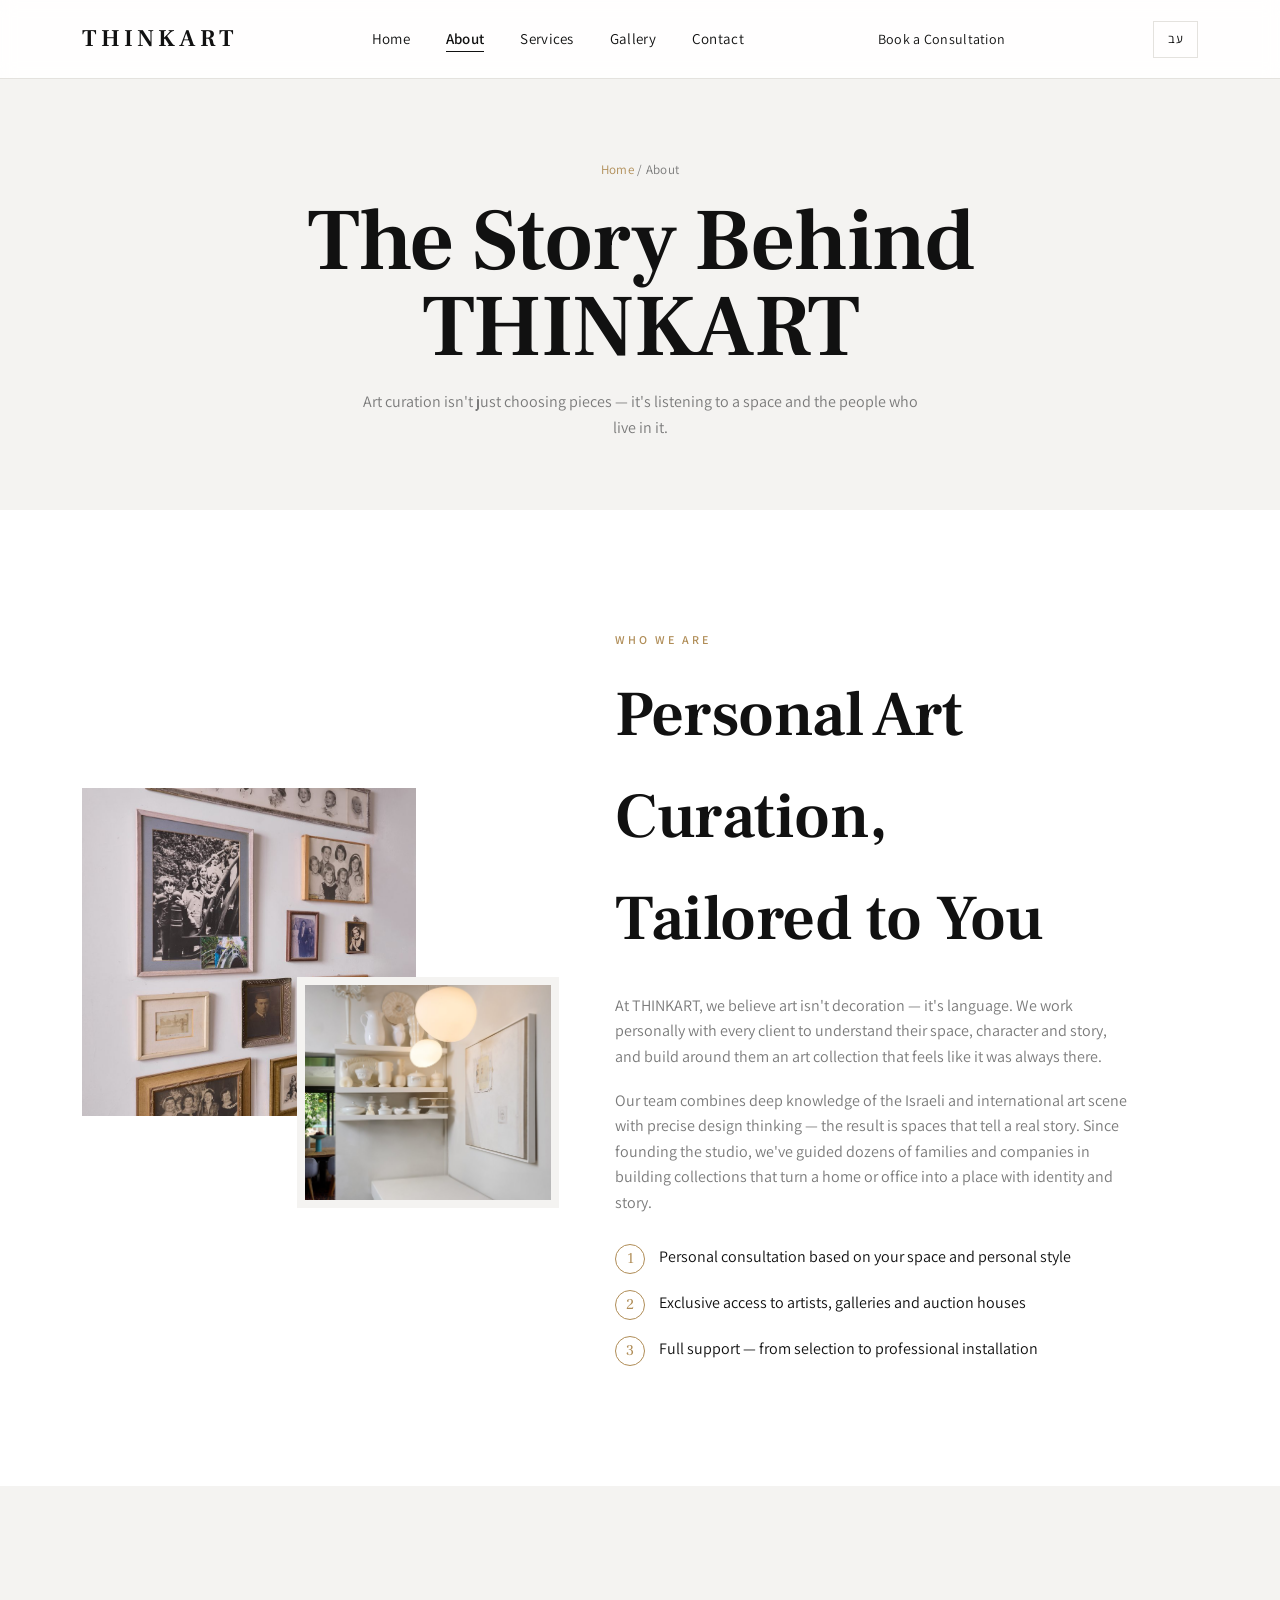
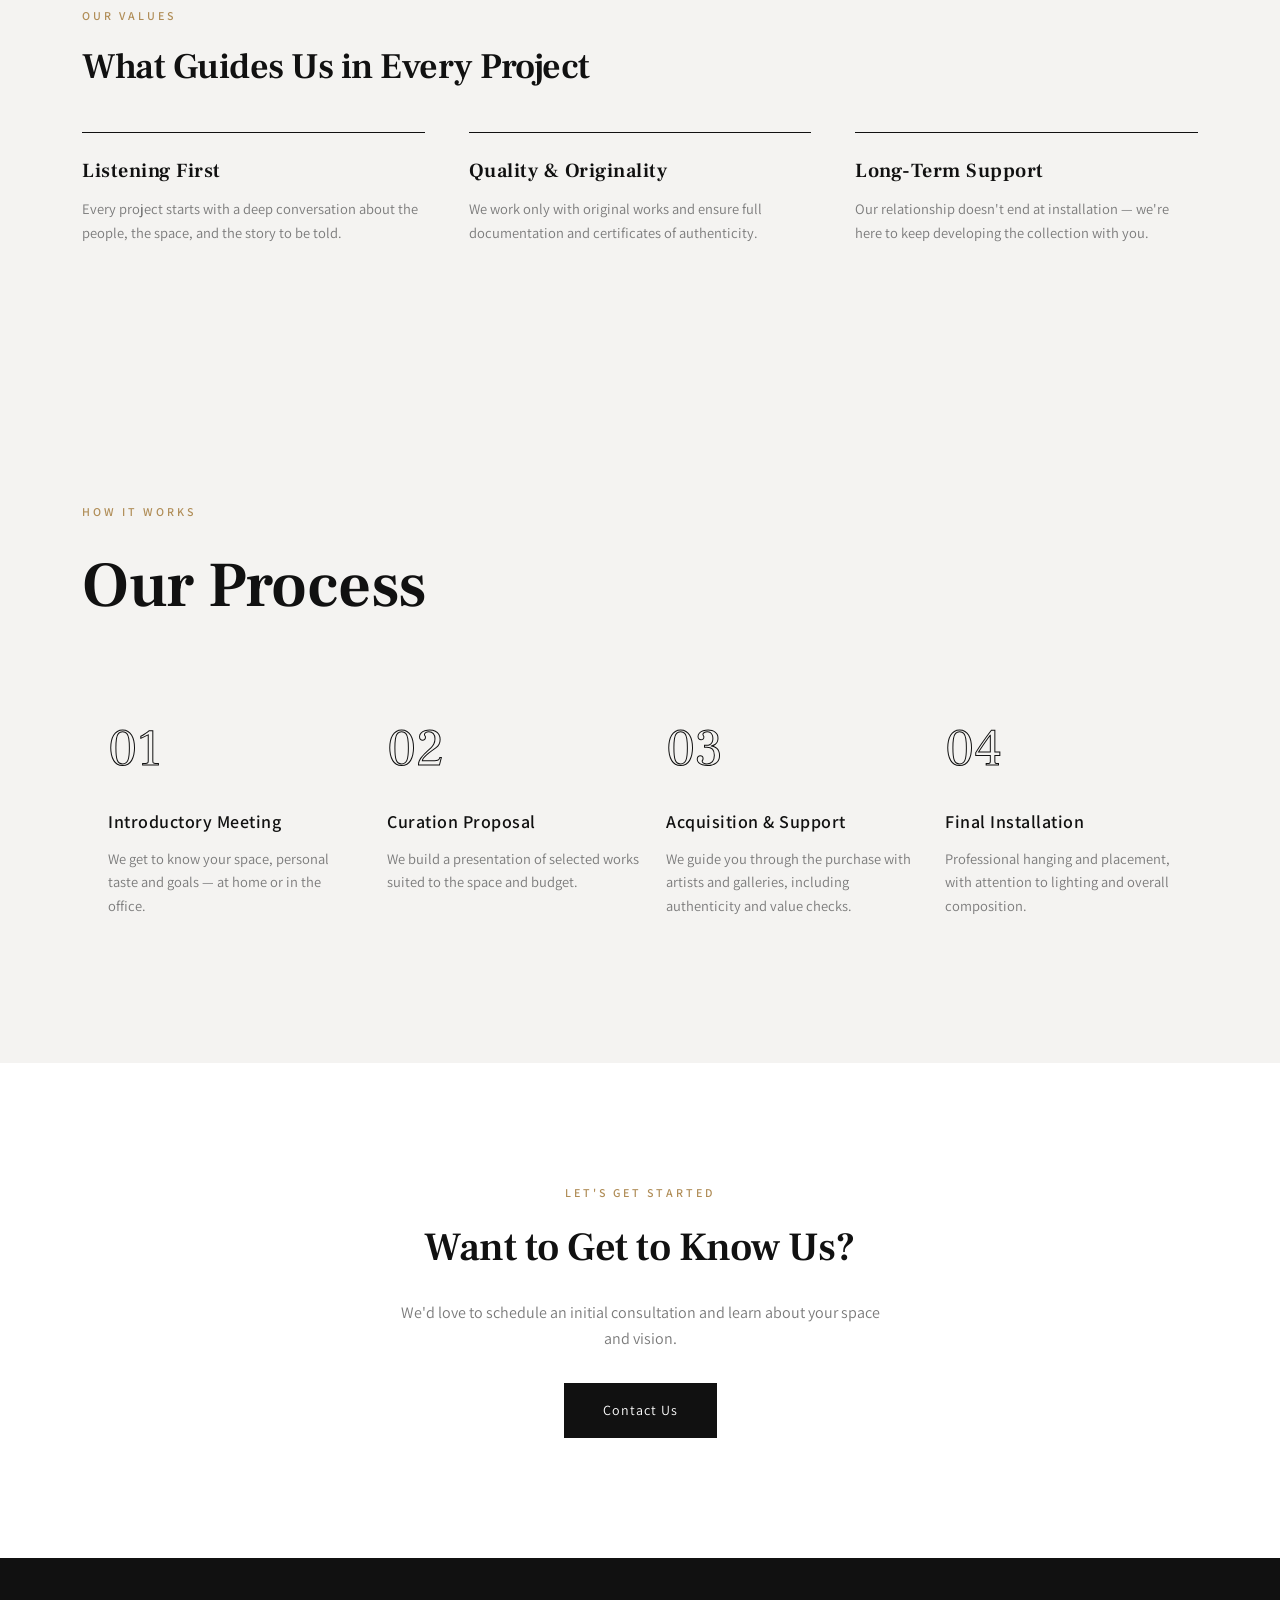
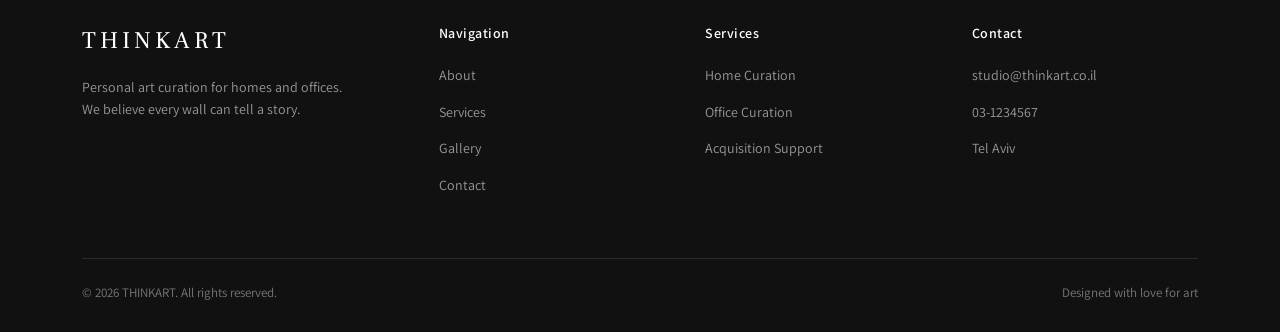
==== about-en.html @ 0313d76a "Add English versions of about/services/gallery/contact; keep language consistent across navigation" ====
<!DOCTYPE html>
<html lang="en" dir="ltr">
<head>
<meta charset="UTF-8">
<meta name="viewport" content="width=device-width, initial-scale=1.0">
<title>About | THINKART</title>
<link rel="preconnect" href="https://fonts.googleapis.com">
<link href="https://fonts.googleapis.com/css2?family=Assistant:wght@300;400;500;600;700&family=Frank+Ruhl+Libre:wght@400;500;700&display=swap" rel="stylesheet">
<link rel="stylesheet" href="style-en.css">
</head>
<body>

<header>
  <div class="nav-wrap">
    <a href="index-en.html" class="logo">THINKART</a>
    <nav>
      <ul id="navList">
        <li><a href="index-en.html">Home</a></li>
        <li><a href="about-en.html" class="active">About</a></li>
        <li><a href="services-en.html">Services</a></li>
        <li><a href="gallery-en.html">Gallery</a></li>
        <li><a href="contact-en.html">Contact</a></li>
      </ul>
    </nav>
    <a href="contact-en.html" class="btn nav-cta">Book a Consultation</a>
    <a href="about.html" class="lang-toggle">עב</a>
    <button class="burger" id="burgerBtn" aria-label="Menu">☰</button>
  </div>
</header>

<section class="page-banner">
  <div class="container">
    <div class="breadcrumb"><a href="index-en.html">Home</a> / About</div>
    <h1>The Story Behind THINKART</h1>
    <p>Art curation isn't just choosing pieces — it's listening to a space and the people who live in it.</p>
  </div>
</section>

<section class="about on-white">
  <div class="container about-grid">
    <div class="about-imgs reveal">
      <div class="img1"><img src="images/gallery-06.jpg" alt="Family memory wall in a private home"></div>
      <div class="img2"><img src="images/gallery-08.jpg" alt="Ceramics and art corner in white tones"></div>
    </div>
    <div class="reveal">
      <span class="section-label">Who We Are</span>
      <h2>Personal Art Curation,<br>Tailored to You</h2>
      <p>At THINKART, we believe art isn't decoration — it's language. We work personally with every client to understand their space, character and story, and build around them an art collection that feels like it was always there.</p>
      <p>Our team combines deep knowledge of the Israeli and international art scene with precise design thinking — the result is spaces that tell a real story. Since founding the studio, we've guided dozens of families and companies in building collections that turn a home or office into a place with identity and story.</p>
      <div class="about-points">
        <div class="about-point"><span class="num">1</span><span>Personal consultation based on your space and personal style</span></div>
        <div class="about-point"><span class="num">2</span><span>Exclusive access to artists, galleries and auction houses</span></div>
        <div class="about-point"><span class="num">3</span><span>Full support — from selection to professional installation</span></div>
      </div>
    </div>
  </div>
</section>

<section class="about">
  <div class="container">
    <div class="reveal" style="max-width:640px;margin-bottom:20px;">
      <span class="section-label">Our Values</span>
      <h2 style="font-size:clamp(26px,4vw,36px);">What Guides Us in Every Project</h2>
    </div>
    <div class="values-grid">
      <div class="value-card reveal">
        <h3>Listening First</h3>
        <p>Every project starts with a deep conversation about the people, the space, and the story to be told.</p>
      </div>
      <div class="value-card reveal">
        <h3>Quality & Originality</h3>
        <p>We work only with original works and ensure full documentation and certificates of authenticity.</p>
      </div>
      <div class="value-card reveal">
        <h3>Long-Term Support</h3>
        <p>Our relationship doesn't end at installation — we're here to keep developing the collection with you.</p>
      </div>
    </div>
  </div>
</section>

<section class="process on-grey">
  <div class="container">
    <div class="process-head reveal">
      <span class="section-label">How It Works</span>
      <h2>Our Process</h2>
    </div>
    <div class="process-steps">
      <div class="process-step reveal">
        <span class="step-num">01</span>
        <h3>Introductory Meeting</h3>
        <p>We get to know your space, personal taste and goals — at home or in the office.</p>
      </div>
      <div class="process-step reveal">
        <span class="step-num">02</span>
        <h3>Curation Proposal</h3>
        <p>We build a presentation of selected works suited to the space and budget.</p>
      </div>
      <div class="process-step reveal">
        <span class="step-num">03</span>
        <h3>Acquisition & Support</h3>
        <p>We guide you through the purchase with artists and galleries, including authenticity and value checks.</p>
      </div>
      <div class="process-step reveal">
        <span class="step-num">04</span>
        <h3>Final Installation</h3>
        <p>Professional hanging and placement, with attention to lighting and overall composition.</p>
      </div>
    </div>
  </div>
</section>

<section class="contact">
  <div class="container" style="text-align:center;">
    <div class="reveal">
      <span class="section-label">Let's Get Started</span>
      <h2 style="font-size:clamp(28px,4vw,40px);margin-bottom:20px;">Want to Get to Know Us?</h2>
      <p style="color:var(--grey);max-width:480px;margin:0 auto 32px;">We'd love to schedule an initial consultation and learn about your space and vision.</p>
      <a href="contact-en.html" class="btn btn-solid">Contact Us</a>
    </div>
  </div>
</section>

<footer>
  <div class="container">
    <div class="footer-grid">
      <div>
        <div class="footer-logo">THINKART</div>
        <p>Personal art curation for homes and offices. We believe every wall can tell a story.</p>
      </div>
      <div class="footer-col">
        <h4>Navigation</h4>
        <ul>
          <li><a href="about-en.html">About</a></li>
          <li><a href="services-en.html">Services</a></li>
          <li><a href="gallery-en.html">Gallery</a></li>
          <li><a href="contact-en.html">Contact</a></li>
        </ul>
      </div>
      <div class="footer-col">
        <h4>Services</h4>
        <ul>
          <li><a href="services-en.html">Home Curation</a></li>
          <li><a href="services-en.html">Office Curation</a></li>
          <li><a href="services-en.html">Acquisition Support</a></li>
        </ul>
      </div>
      <div class="footer-col">
        <h4>Contact</h4>
        <ul>
          <li><a href="#">studio@thinkart.co.il</a></li>
          <li><a href="#">03-1234567</a></li>
          <li><a href="#">Tel Aviv</a></li>
        </ul>
      </div>
    </div>
    <div class="footer-bottom">
      <span>© 2026 THINKART. All rights reserved.</span>
      <span>Designed with love for art</span>
    </div>
  </div>
</footer>

<script src="script.js"></script>
</body>
</html>
---- style-en.css ----
:root{
  --black:#111111;
  --white:#ffffff;
  --grey:#7a7a7a;
  --light-grey:#f4f3f1;
  --line:#e4e2de;
  --accent:#b08d57;
}
*{margin:0;padding:0;box-sizing:border-box;}
html{scroll-behavior:smooth;}
body{
  font-family:'Assistant', sans-serif;
  color:var(--black);
  background:var(--white);
  line-height:1.6;
  font-weight:400;
}
h1,h2,h3,.serif{
  font-family:'Frank Ruhl Libre', serif;
  font-weight:500;
  letter-spacing:.5px;
}
h1{letter-spacing:-1.5px;font-weight:600;}
h2{letter-spacing:-.5px;font-weight:600;}

/* Marquee ticker */
.marquee-wrap{
  overflow:hidden;
  background:var(--black);
  padding:20px 0;
  border-top:1px solid #2a2a2a;
  border-bottom:1px solid #2a2a2a;
}
.marquee{
  display:flex;width:max-content;white-space:nowrap;
  animation:marquee-scroll 26s linear infinite;
}
.marquee span{
  font-family:'Frank Ruhl Libre',serif;
  font-size:clamp(20px,3vw,30px);
  color:var(--white);
  padding:0 26px;
  display:inline-flex;align-items:center;gap:26px;
  font-weight:500;
}
.marquee span::after{content:'※';color:var(--accent);font-size:16px;}
@keyframes marquee-scroll{
  from{transform:translateX(0);}
  to{transform:translateX(-50%);}
}
@media(prefers-reduced-motion: reduce){.marquee{animation:none;}}
a{color:inherit;text-decoration:none;}
img{display:block;width:100%;height:100%;object-fit:cover;}
.container{max-width:1180px;margin:0 auto;padding:0 32px;}
.section-label{
  text-transform:uppercase;
  letter-spacing:3px;
  font-size:12px;
  color:var(--accent);
  font-weight:600;
  margin-bottom:14px;
  display:block;
}
.btn{
  display:inline-block;
  padding:15px 38px;
  border:1px solid var(--black);
  font-size:14px;
  letter-spacing:1px;
  transition:all .3s ease;
  cursor:pointer;
  background:transparent;
}
.btn:hover{background:var(--black);color:var(--white);}
.btn-solid{background:var(--black);color:var(--white);}
.btn-solid:hover{background:transparent;color:var(--black);}

/* Header */
header{
  position:fixed;top:0;right:0;left:0;
  background:rgba(255,255,255,.92);
  backdrop-filter:blur(8px);
  z-index:100;
  border-bottom:1px solid var(--line);
}
.nav-wrap{
  display:flex;align-items:center;justify-content:space-between;
  padding:20px 32px;
  max-width:1180px;margin:0 auto;
}
.logo{
  font-family:'Frank Ruhl Libre', serif;
  font-size:24px;
  letter-spacing:4px;
  font-weight:600;
}
nav ul{display:flex;gap:36px;list-style:none;}
nav a{font-size:15px;letter-spacing:.3px;position:relative;}
nav a::after{
  content:'';position:absolute;bottom:-4px;left:0;width:0;height:1px;
  background:var(--black);transition:width .3s;
}
nav a:hover::after,nav a.active::after{width:100%;}
nav a.active{font-weight:600;}
.nav-cta{display:none;border:none;padding:0;font-size:14px;letter-spacing:.3px;border-bottom:1px solid transparent;transition:border-color .2s;}
.nav-cta:hover{background:transparent;color:var(--black);border-bottom-color:var(--black);}
@media(min-width:900px){.nav-cta{display:inline-block;}}
.burger{display:none;font-size:26px;background:none;border:none;cursor:pointer;}
.lang-toggle{
  border:1px solid var(--line);
  padding:7px 14px;
  font-size:13px;
  letter-spacing:.5px;
  margin-inline-start:14px;
  transition:all .2s;
  flex-shrink:0;
}
.lang-toggle:hover{background:var(--black);color:var(--white);border-color:var(--black);}

/* Page header banner (for inner pages) */
.page-banner{
  padding:160px 0 70px;
  background:var(--light-grey);
  text-align:center;
}
.page-banner h1{font-size:clamp(44px,8vw,88px);line-height:.98;margin-bottom:18px;}
.page-banner p{color:var(--grey);max-width:560px;margin:0 auto;font-size:16px;}
.breadcrumb{font-size:13px;color:var(--grey);margin-bottom:18px;letter-spacing:.3px;}
.breadcrumb a{color:var(--accent);}

/* Minimal editorial hero (home page) */
.hero-minimal{
  min-height:100vh;
  display:flex;flex-direction:column;justify-content:space-between;
  padding:150px 0 50px;
  position:relative;
  background:var(--white);
}
.hero-min-label{font-size:12px;letter-spacing:3px;text-transform:uppercase;color:var(--grey);text-align:center;}
.hero-min-center{
  position:relative;flex:1;
  display:flex;align-items:center;justify-content:center;
  text-align:center;min-height:260px;
}
.scatter-words{position:absolute;inset:0;pointer-events:none;overflow:hidden;}
.scatter-words span{
  position:absolute;font-family:'Frank Ruhl Libre',serif;
  color:var(--line);font-size:22px;
}
.hero-min-title{
  position:relative;z-index:1;
  font-size:clamp(56px,13vw,190px);
  letter-spacing:2px;font-weight:500;
  color:var(--black);
}
.hero-min-tagline{
  text-align:center;color:var(--grey);font-size:16px;
  margin-top:6px;
}
.hero-min-bottom{
  display:flex;justify-content:center;align-items:flex-end;
  gap:24px;flex-wrap:wrap;margin-top:50px;
}
.hero-min-col{
  display:flex;flex-direction:column;gap:5px;
  font-size:11px;color:#c9c9c9;
  text-transform:uppercase;letter-spacing:.5px;line-height:1.9;
  min-width:140px;
}
.hero-min-cta{
  font-size:14px;letter-spacing:.3px;
  border-bottom:1px solid var(--black);
  padding-bottom:3px;white-space:nowrap;
}
@media(max-width:700px){
  .hero-min-col{display:none;}
  .hero-min-bottom{justify-content:center;}
}

/* Hero */
.hero{
  min-height:100vh;
  display:flex;flex-direction:column;
  padding-top:73px;
  background:var(--white);
  position:relative;
}
.hero-inner{flex:1;display:flex;align-items:center;}
.hero-grid{
  display:grid;grid-template-columns:1fr;gap:60px;
  align-items:center;width:100%;
}
@media(min-width:900px){.hero-grid{grid-template-columns:1.1fr .9fr;}}
.hero-text h1{
  font-size:clamp(42px,7.5vw,96px);
  line-height:.98;
  margin-bottom:28px;
}
.hero-text p{
  font-size:18px;
  color:var(--grey);
  max-width:480px;
  margin-bottom:36px;
}
.hero-cta{display:flex;gap:16px;flex-wrap:wrap;}
.hero-visual{
  position:relative;
  aspect-ratio:4/5;
  background:var(--light-grey);
  overflow:hidden;
}
.hero-visual img{transition:transform 8s ease;}
.hero-visual:hover img{transform:scale(1.06);}
.hero-visual::before{
  content:'';position:absolute;inset:18px;
  border:1px solid rgba(255,255,255,.6);
  z-index:2;pointer-events:none;
}
.hero-stats{
  display:flex;gap:48px;margin-top:56px;padding-top:36px;
  border-top:1px solid var(--line);
  max-width:520px;
}
.hero-stats div strong{font-family:'Frank Ruhl Libre',serif;font-size:28px;display:block;}
.hero-stats div span{font-size:13px;color:var(--grey);letter-spacing:.3px;}

/* About */
.about{padding:120px 0;background:var(--light-grey);}
.about-grid{display:grid;grid-template-columns:1fr;gap:56px;align-items:center;}
@media(min-width:900px){.about-grid{grid-template-columns:.9fr 1.1fr;}}
.about-imgs{position:relative;height:420px;}
.about-imgs .img1{position:absolute;top:0;left:0;width:70%;height:78%;overflow:hidden;}
.about-imgs .img2{position:absolute;bottom:0;right:0;width:55%;height:55%;overflow:hidden;border:8px solid var(--light-grey);}
.about h2{font-size:clamp(32px,5.5vw,64px);margin-bottom:22px;}
.about p{color:var(--grey);font-size:16px;margin-bottom:18px;max-width:520px;}
.about-points{display:flex;flex-direction:column;gap:16px;margin-top:28px;}
.about-point{display:flex;align-items:flex-start;gap:14px;}
.about-point .num{
  font-family:'Frank Ruhl Libre',serif;color:var(--accent);
  font-size:15px;border:1px solid var(--accent);
  width:30px;height:30px;border-radius:50%;
  display:flex;align-items:center;justify-content:center;flex-shrink:0;
}
.about.on-white{background:var(--white);}

/* Values (about page extra) */
.values-grid{display:grid;grid-template-columns:1fr;gap:44px;margin-top:36px;}
@media(min-width:700px){.values-grid{grid-template-columns:repeat(3,1fr);}}
.value-card{background:transparent;padding:0;border-top:1px solid var(--black);padding-top:22px;}
.value-card h3{font-size:20px;margin-bottom:10px;font-family:'Frank Ruhl Libre',serif;font-weight:600;}
.value-card p{color:var(--grey);font-size:14.5px;}

/* Services */
.services{padding:120px 0;}
.services-head{max-width:640px;margin-bottom:64px;}
.services-head h2{font-size:clamp(32px,5.5vw,64px);}
.services-head p{color:var(--grey);margin-top:16px;font-size:16px;}
.services-grid{display:grid;grid-template-columns:1fr;gap:48px 40px;background:transparent;border:none;}
@media(min-width:700px){.services-grid{grid-template-columns:repeat(2,1fr);}}
@media(min-width:1050px){.services-grid{grid-template-columns:repeat(4,1fr);}}
.service-card{
  background:transparent;padding:0;padding-top:26px;
  border-top:1px solid var(--black);
  transition:opacity .35s ease;
}
.service-card:hover{opacity:.6;}
.service-card .icon{
  width:44px;height:44px;margin-bottom:26px;
  border:1px solid var(--black);border-radius:50%;
  display:flex;align-items:center;justify-content:center;
  font-family:'Frank Ruhl Libre',serif;font-size:18px;
}
.service-card h3{font-size:19px;margin-bottom:12px;font-weight:600;font-family:'Assistant',sans-serif;}
.service-card p{font-size:14.5px;color:var(--grey);}
.service-card a.more{display:inline-block;margin-top:16px;font-size:13px;color:var(--accent);border-bottom:1px solid var(--accent);}

/* Gallery */
.gallery{padding:120px 0;background:var(--black);color:var(--white);}
.gallery.on-white{background:var(--white);color:var(--black);}
.gallery.on-white .gallery-head h2{color:var(--black);}
.gallery.on-white .gallery-head p{color:var(--grey);}
.gallery.on-white .filter-btn{border-color:#ccc;color:#555;}
.gallery.on-white .filter-btn.active,.gallery.on-white .filter-btn:hover{background:var(--black);color:var(--white);border-color:var(--black);}
.gallery.on-white .gallery-more .btn{border-color:var(--black);color:var(--black);}
.gallery.on-white .gallery-more .btn:hover{background:var(--black);color:var(--white);}
.gallery-head{
  display:flex;justify-content:space-between;align-items:flex-end;
  flex-wrap:wrap;gap:24px;margin-bottom:56px;
}
.gallery-head h2{font-size:clamp(32px,5.5vw,64px);color:var(--white);}
.gallery-head p{color:#b8b8b8;max-width:420px;font-size:15px;}
.gallery .section-label{color:var(--accent);}
.gallery-filters{display:flex;gap:10px;flex-wrap:wrap;margin-bottom:40px;}
.filter-btn{
  background:transparent;border:1px solid #444;color:#ccc;
  padding:9px 20px;font-size:13px;letter-spacing:.5px;
  cursor:pointer;transition:all .25s;
}
.filter-btn.active,.filter-btn:hover{background:var(--white);color:var(--black);border-color:var(--white);}
.gallery-grid{
  display:grid;grid-template-columns:repeat(2,1fr);gap:2px;
}
@media(min-width:700px){.gallery-grid{grid-template-columns:repeat(4,1fr);}}
.gallery-item{
  position:relative;aspect-ratio:3/4;overflow:hidden;cursor:pointer;
}
.gallery-item img{transition:transform .6s ease, filter .6s ease;filter:grayscale(15%);}
.gallery-item:hover img{transform:scale(1.08);filter:grayscale(0%);}
.gallery-item .overlay{
  position:absolute;inset:0;
  background:linear-gradient(to top, rgba(0,0,0,.75), transparent 55%);
  display:flex;align-items:flex-end;padding:18px;
  opacity:0;transition:opacity .35s;
}
.gallery-item:hover .overlay{opacity:1;}
.gallery-item .overlay span{font-size:13px;letter-spacing:.5px;}
.gallery-item .overlay strong{display:block;font-family:'Frank Ruhl Libre',serif;font-size:16px;margin-bottom:4px;}
.gallery-more{text-align:center;margin-top:52px;}
.gallery-more .btn{border-color:#666;color:var(--white);}
.gallery-more .btn:hover{background:var(--white);color:var(--black);}

/* Process */
.process{padding:120px 0;}
.process.on-grey{background:var(--light-grey);}
.process-head{max-width:600px;margin-bottom:70px;}
.process-head h2{font-size:clamp(32px,5.5vw,64px);}
.process-steps{display:grid;grid-template-columns:1fr;gap:0;position:relative;}
@media(min-width:900px){.process-steps{grid-template-columns:repeat(4,1fr);}}
.process-step{
  padding:0 0 26px 26px;position:relative;
}
.process-step .step-num{
  font-family:'Frank Ruhl Libre',serif;font-size:52px;
  -webkit-text-stroke:1px var(--black);
  color:transparent;
  margin-bottom:18px;
  display:block;
}
.process-step h3{font-size:18px;margin-bottom:10px;font-weight:600;font-family:'Assistant',sans-serif;}
.process-step p{font-size:14.5px;color:var(--grey);}

/* Testimonials */
.testimonials{background:var(--light-grey);padding:120px 0;}
.testimonials.on-white{background:var(--white);}
.t-head{text-align:center;max-width:600px;margin:0 auto 60px;}
.t-head h2{font-size:clamp(32px,5.5vw,64px);}
.t-grid{display:grid;grid-template-columns:1fr;gap:32px;}
@media(min-width:900px){.t-grid{grid-template-columns:repeat(3,1fr);}}
.t-card{background:var(--white);padding:40px 34px;border:1px solid var(--line);}
.testimonials.on-white .t-card{background:var(--light-grey);border-color:var(--light-grey);}
.t-stars{color:var(--accent);letter-spacing:3px;margin-bottom:20px;font-size:15px;}
.t-card p{font-size:15px;color:#333;margin-bottom:26px;min-height:110px;}
.t-person{display:flex;align-items:center;gap:14px;}
.t-avatar{width:46px;height:46px;border-radius:50%;overflow:hidden;flex-shrink:0;}
.t-person strong{display:block;font-size:14.5px;font-weight:600;}
.t-person span{font-size:13px;color:var(--grey);}

/* CTA / Contact */
.contact{padding:120px 0;}
.contact-grid{display:grid;grid-template-columns:1fr;gap:60px;}
@media(min-width:900px){.contact-grid{grid-template-columns:.9fr 1.1fr;}}
.contact-info h2{font-size:clamp(32px,5.5vw,64px);margin-bottom:20px;}
.contact-info p{color:var(--grey);margin-bottom:36px;max-width:420px;}
.contact-detail{display:flex;align-items:center;gap:14px;margin-bottom:20px;font-size:15px;}
.contact-detail .dot{width:8px;height:8px;border-radius:50%;background:var(--accent);flex-shrink:0;}
.contact-social{display:flex;gap:14px;margin-top:36px;}
.contact-social a{
  width:42px;height:42px;border:1px solid var(--line);border-radius:50%;
  display:flex;align-items:center;justify-content:center;font-size:14px;
  transition:all .25s;
}
.contact-social a:hover{background:var(--black);color:var(--white);border-color:var(--black);}

form{background:var(--light-grey);padding:44px;}
.form-row{display:grid;grid-template-columns:1fr 1fr;gap:18px;margin-bottom:18px;}
@media(max-width:500px){.form-row{grid-template-columns:1fr;}}
label{font-size:13px;letter-spacing:.4px;display:block;margin-bottom:8px;color:#444;}
input,select,textarea{
  width:100%;padding:13px 14px;border:1px solid var(--line);
  background:var(--white);font-family:'Assistant',sans-serif;font-size:14.5px;
  outline:none;transition:border-color .25s;
}
input:focus,select:focus,textarea:focus{border-color:var(--black);}
.full{margin-bottom:18px;}
textarea{resize:vertical;min-height:110px;}
form .btn{width:100%;margin-top:6px;}

/* Map placeholder */
.map-block{height:320px;background:var(--light-grey);display:flex;align-items:center;justify-content:center;color:var(--grey);font-size:14px;letter-spacing:.5px;border:1px solid var(--line);}

footer{background:var(--black);color:#ccc;padding:64px 0 28px;}
.footer-grid{display:grid;grid-template-columns:1fr;gap:40px;margin-bottom:50px;}
@media(min-width:800px){.footer-grid{grid-template-columns:1.4fr 1fr 1fr 1fr;}}
.footer-logo{font-family:'Frank Ruhl Libre',serif;font-size:24px;letter-spacing:4px;color:var(--white);margin-bottom:16px;}
.footer-grid p{font-size:14px;color:#999;max-width:280px;}
.footer-col h4{color:var(--white);font-size:14px;letter-spacing:.5px;margin-bottom:18px;font-weight:600;}
.footer-col ul{list-style:none;}
.footer-col li{margin-bottom:11px;}
.footer-col a{font-size:14px;color:#999;transition:color .2s;}
.footer-col a:hover{color:var(--white);}
.footer-bottom{
  border-top:1px solid #2a2a2a;padding-top:24px;
  display:flex;justify-content:space-between;flex-wrap:wrap;gap:12px;
  font-size:13px;color:#777;
}

/* Mobile nav */
@media(max-width:899px){
  nav ul{
    position:fixed;top:73px;right:0;left:0;background:var(--white);
    flex-direction:column;padding:26px 32px;gap:22px;
    border-bottom:1px solid var(--line);
    transform:translateY(-150%);opacity:0;transition:all .3s ease;
    pointer-events:none;
  }
  nav ul.open{transform:translateY(0);opacity:1;pointer-events:auto;}
  .burger{display:block;}
  .about-imgs{height:340px;}
}

/* Content is visible by default. JS may optionally add "pre-hide" to
   elements below the fold and then swap it for "visible" on scroll —
   but nothing depends on JS running for content to be seen. */
.reveal{transition:opacity .7s ease, transform .7s ease;}
.reveal.pre-hide{opacity:0;transform:translateY(24px);}
.reveal.visible{opacity:1;transform:translateY(0);}
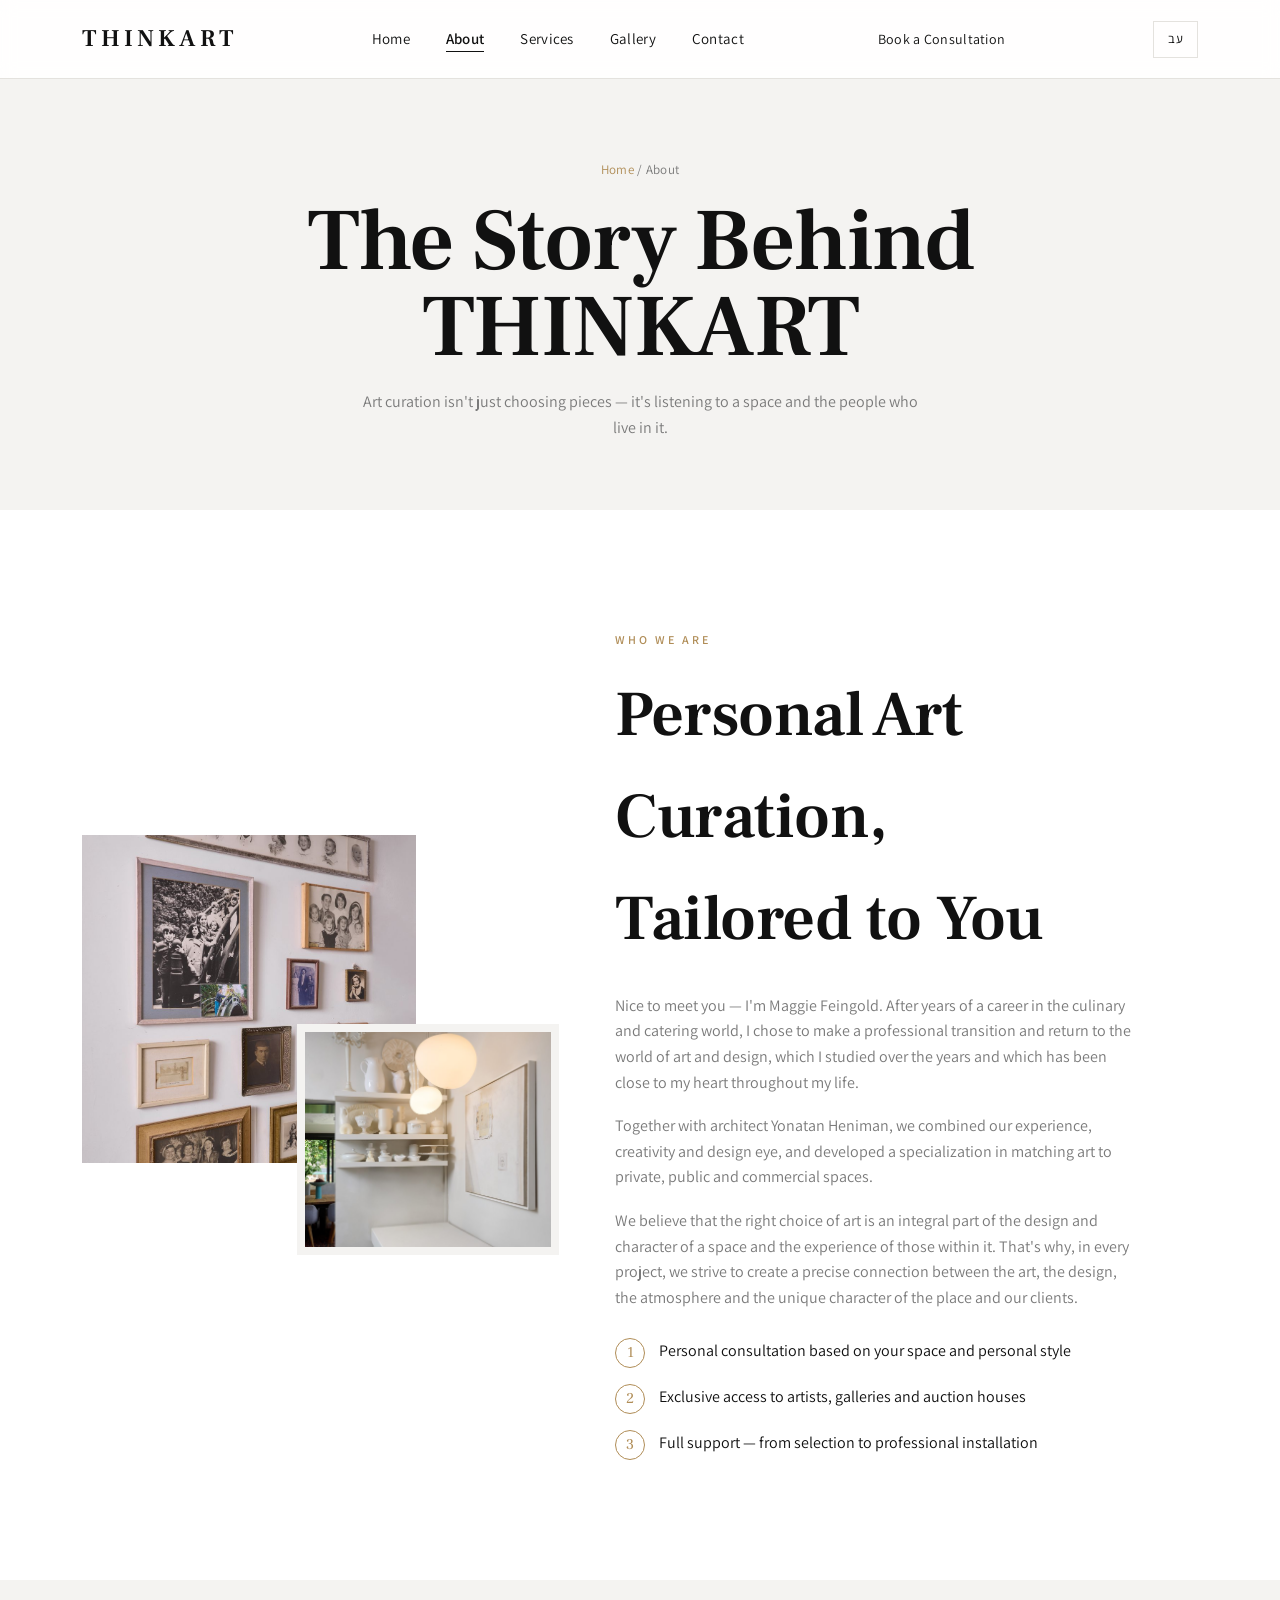
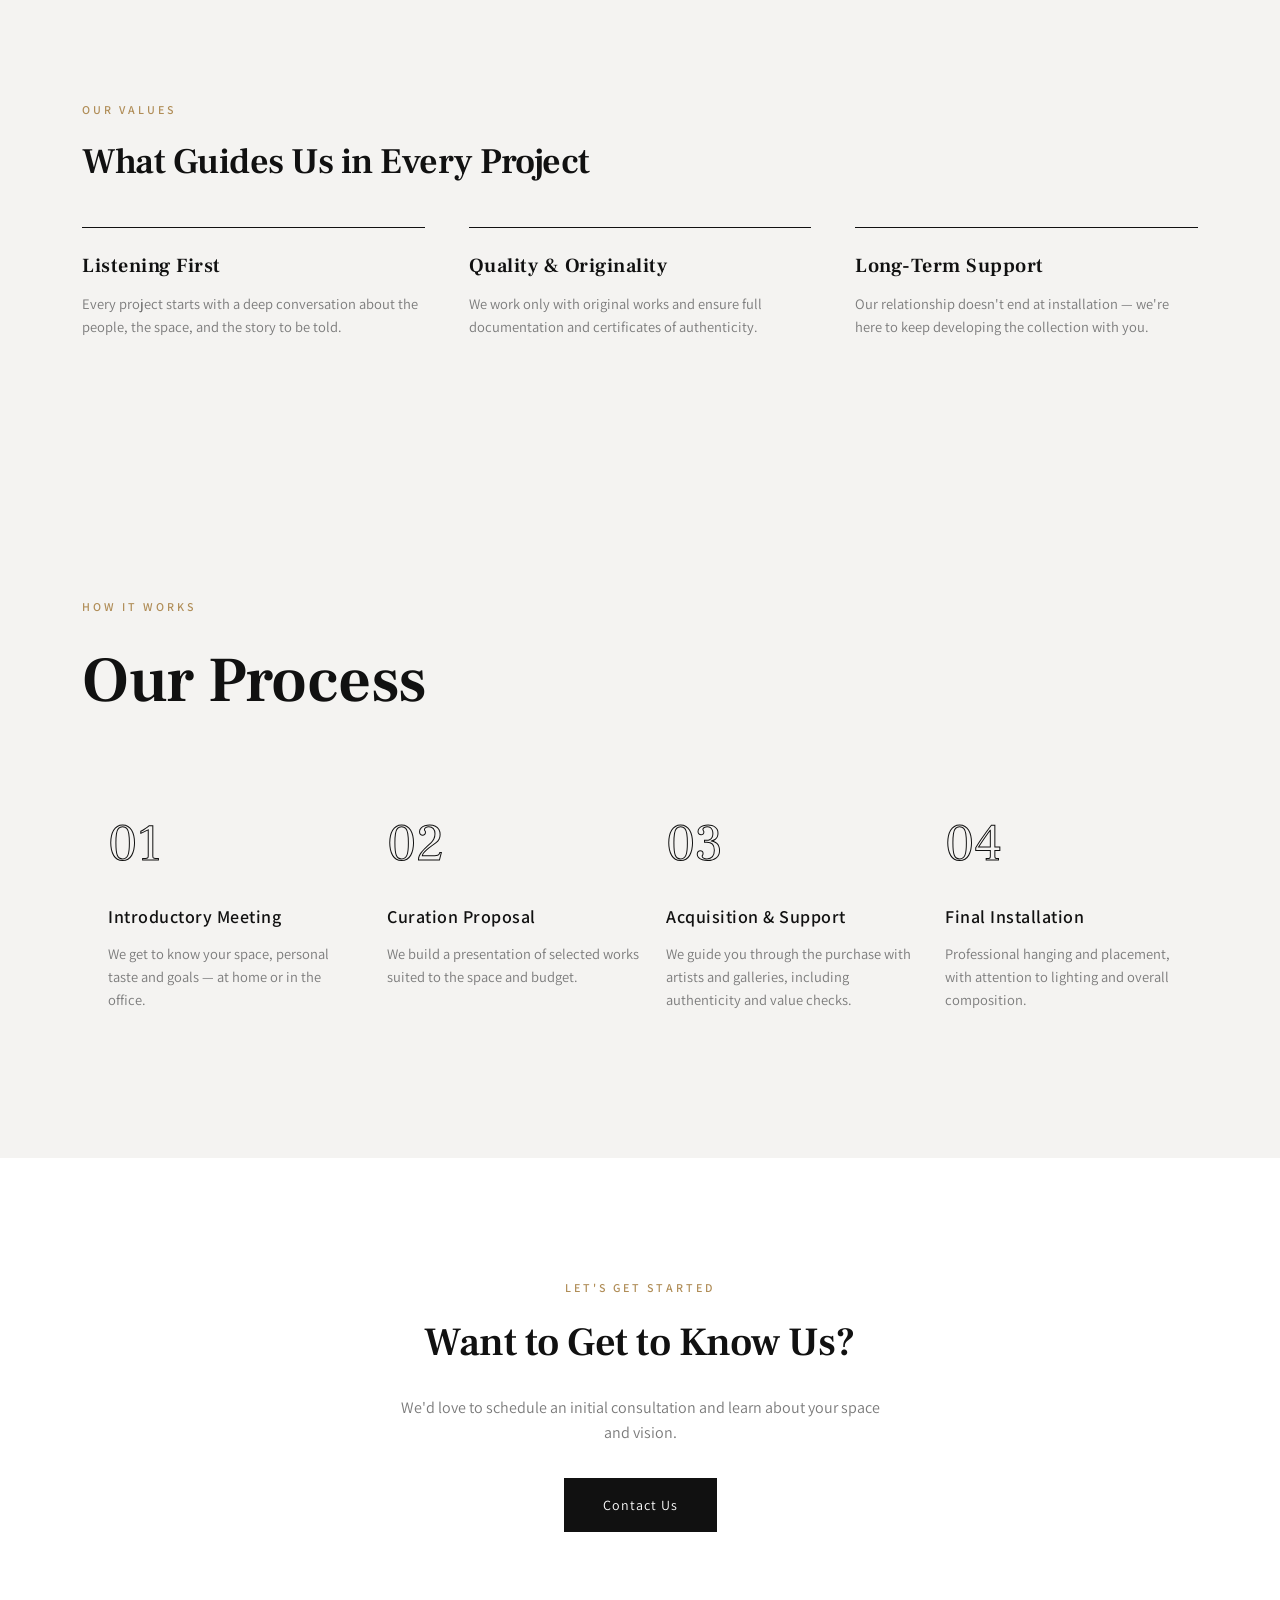
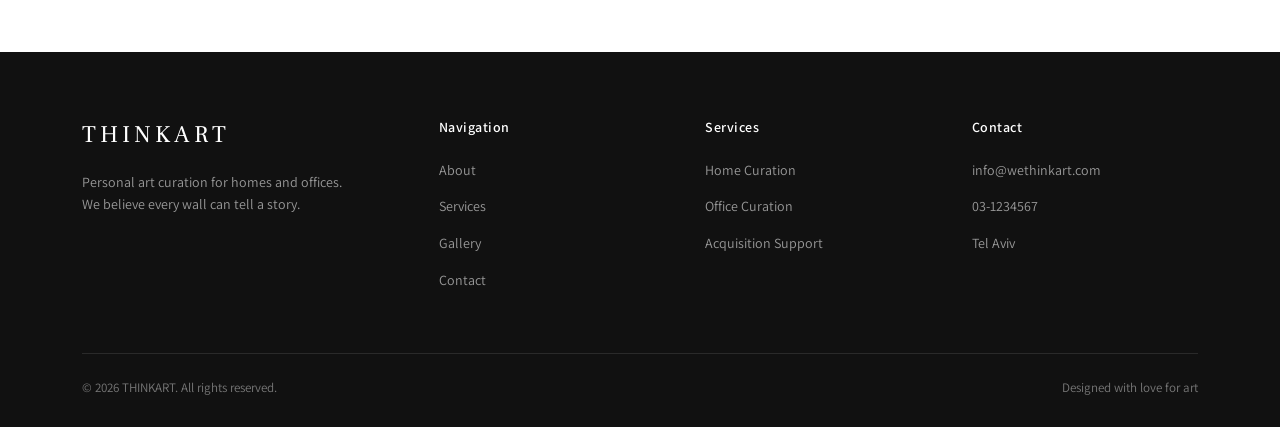
==== commit 65e46002: "Update email to info@wethinkart.com and rewrite About section with founders' story Co-Authored-By: C" ====
--- a/about-en.html
+++ b/about-en.html
@@ -45,8 +45,9 @@
     <div class="reveal">
       <span class="section-label">Who We Are</span>
       <h2>Personal Art Curation,<br>Tailored to You</h2>
-      <p>At THINKART, we believe art isn't decoration — it's language. We work personally with every client to understand their space, character and story, and build around them an art collection that feels like it was always there.</p>
-      <p>Our team combines deep knowledge of the Israeli and international art scene with precise design thinking — the result is spaces that tell a real story. Since founding the studio, we've guided dozens of families and companies in building collections that turn a home or office into a place with identity and story.</p>
+      <p>Nice to meet you — I'm Maggie Feingold. After years of a career in the culinary and catering world, I chose to make a professional transition and return to the world of art and design, which I studied over the years and which has been close to my heart throughout my life.</p>
+      <p>Together with architect Yonatan Heniman, we combined our experience, creativity and design eye, and developed a specialization in matching art to private, public and commercial spaces.</p>
+      <p>We believe that the right choice of art is an integral part of the design and character of a space and the experience of those within it. That's why, in every project, we strive to create a precise connection between the art, the design, the atmosphere and the unique character of the place and our clients.</p>
       <div class="about-points">
         <div class="about-point"><span class="num">1</span><span>Personal consultation based on your space and personal style</span></div>
         <div class="about-point"><span class="num">2</span><span>Exclusive access to artists, galleries and auction houses</span></div>
@@ -148,7 +149,7 @@
       <div class="footer-col">
         <h4>Contact</h4>
         <ul>
-          <li><a href="#">studio@thinkart.co.il</a></li>
+          <li><a href="#">info@wethinkart.com</a></li>
           <li><a href="#">03-1234567</a></li>
           <li><a href="#">Tel Aviv</a></li>
         </ul>
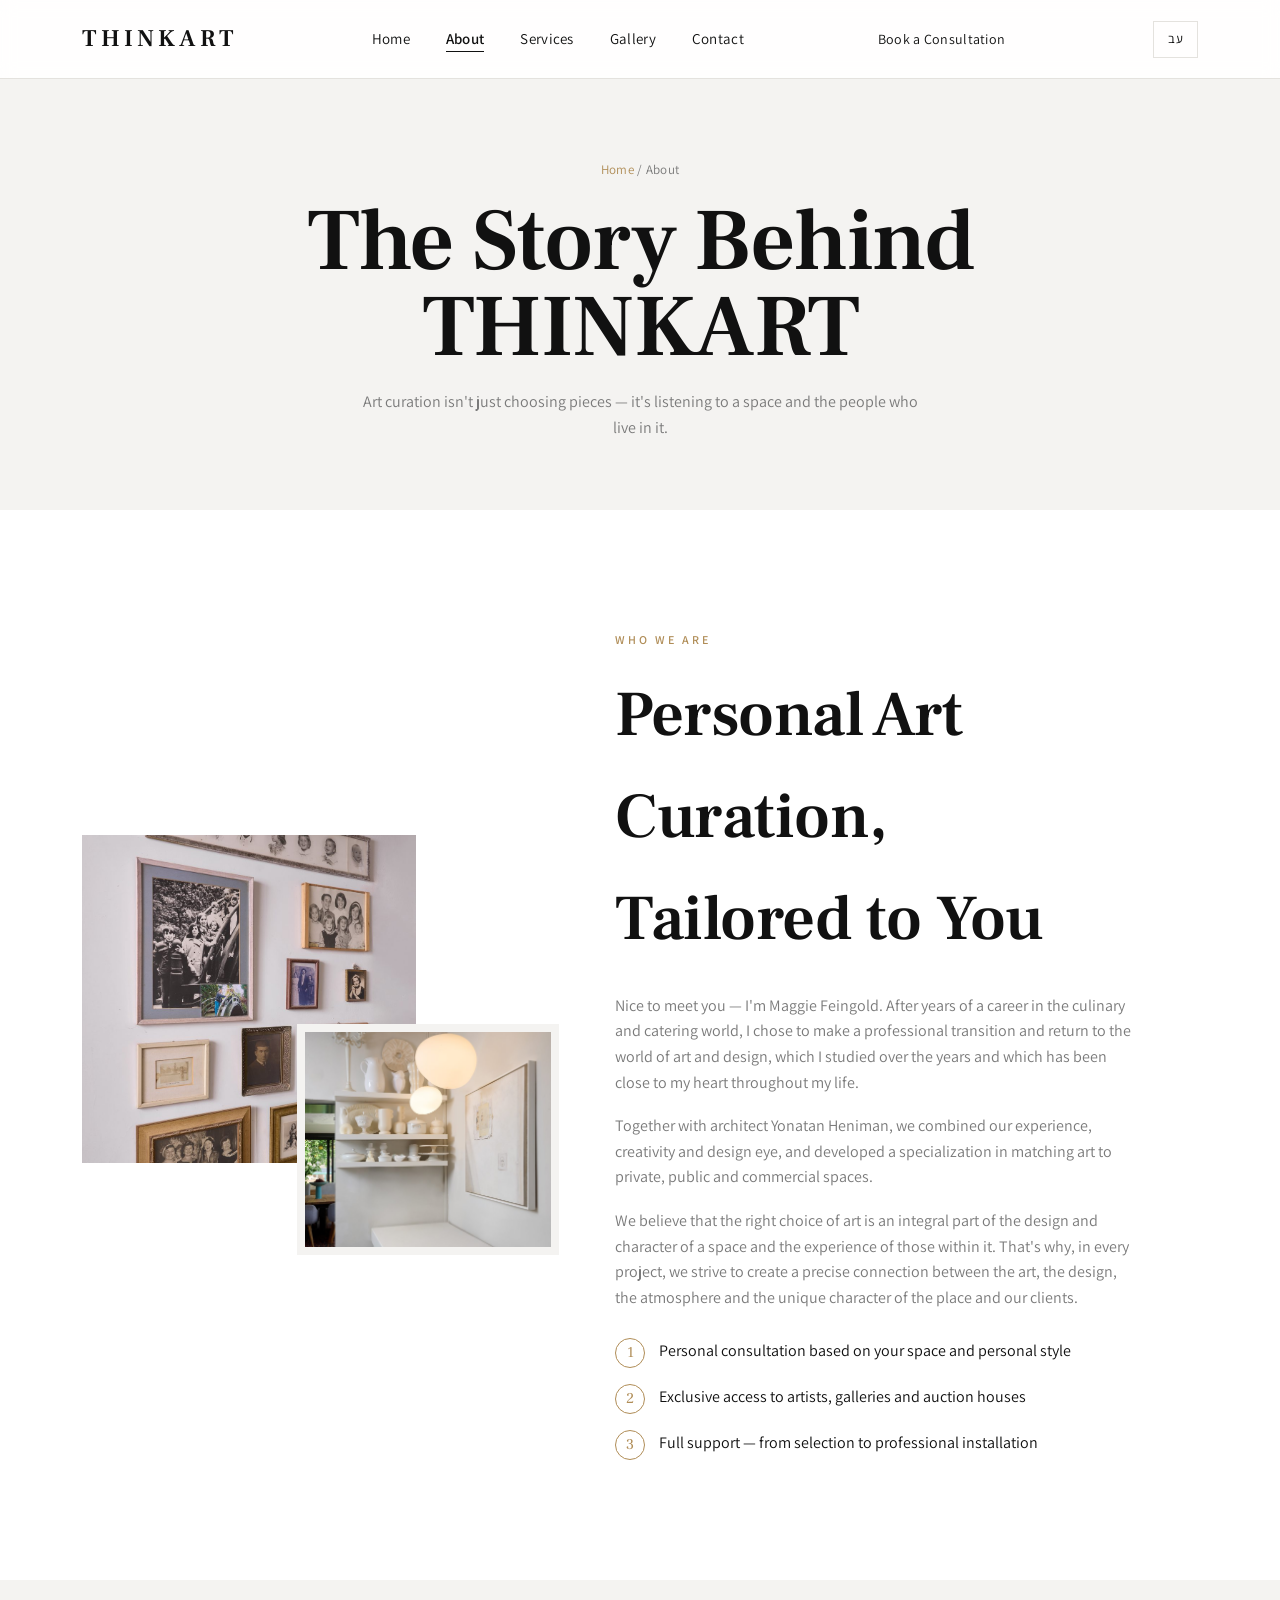
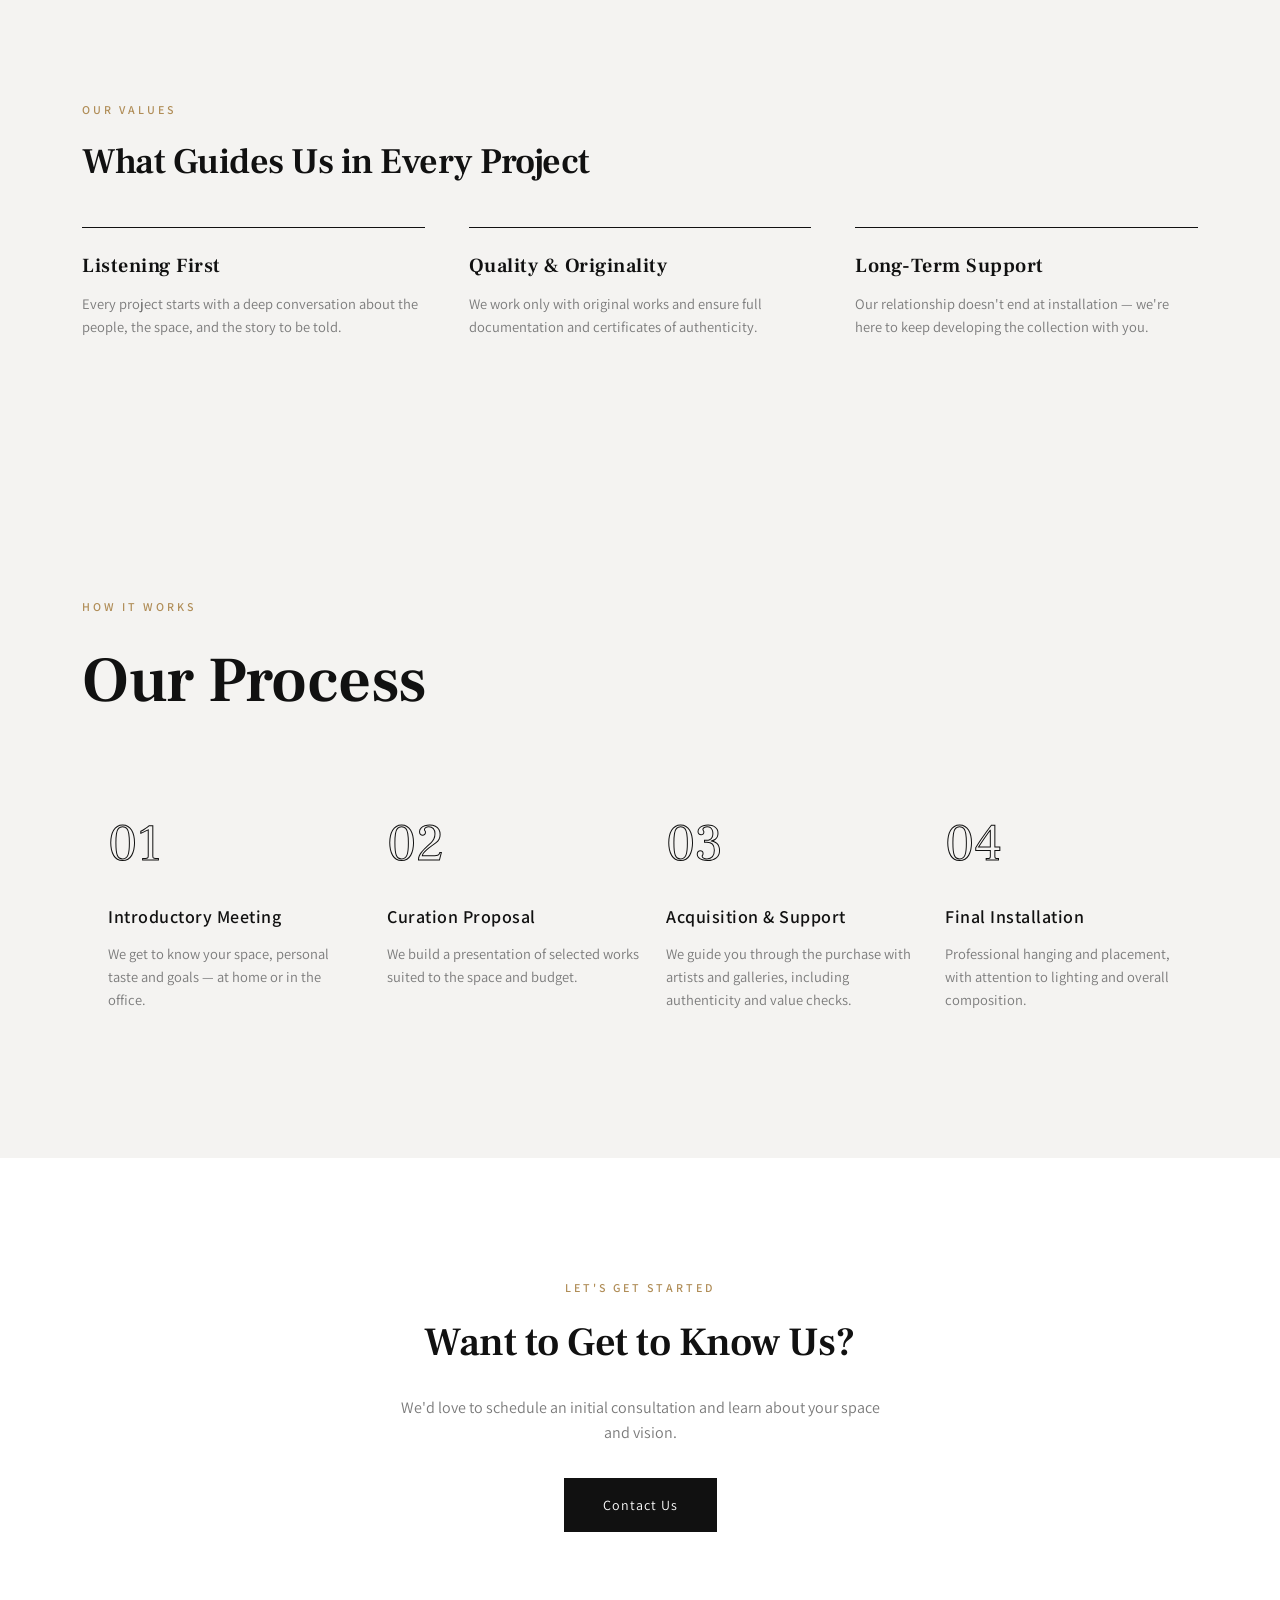
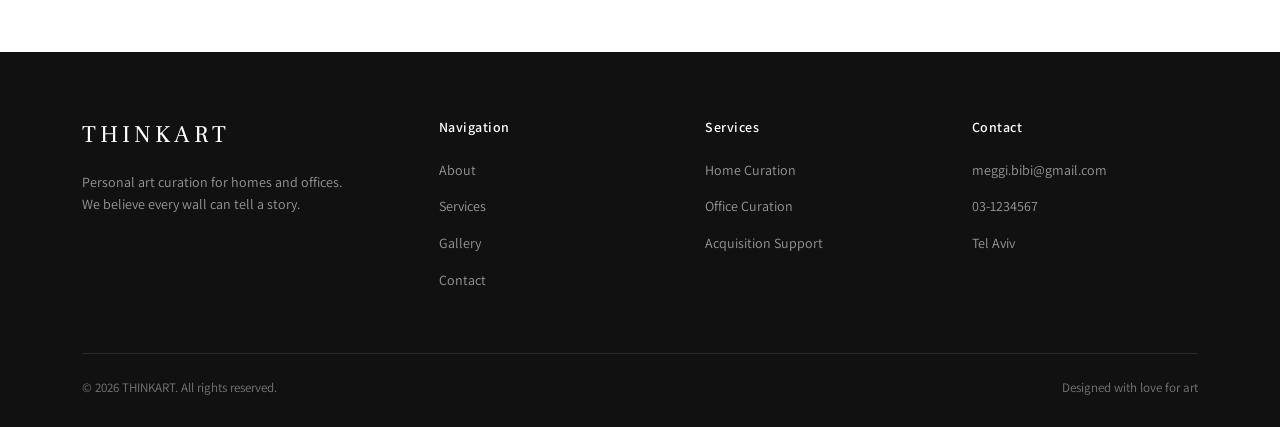
==== commit 53fbcb03: "Update contact email to meggi.bibi@gmail.com across all pages Co-Authored-By: Claude Opus 4.6 <norep" ====
--- a/about-en.html
+++ b/about-en.html
@@ -149,7 +149,7 @@
       <div class="footer-col">
         <h4>Contact</h4>
         <ul>
-          <li><a href="#">info@wethinkart.com</a></li>
+          <li><a href="#">meggi.bibi@gmail.com</a></li>
           <li><a href="#">03-1234567</a></li>
           <li><a href="#">Tel Aviv</a></li>
         </ul>
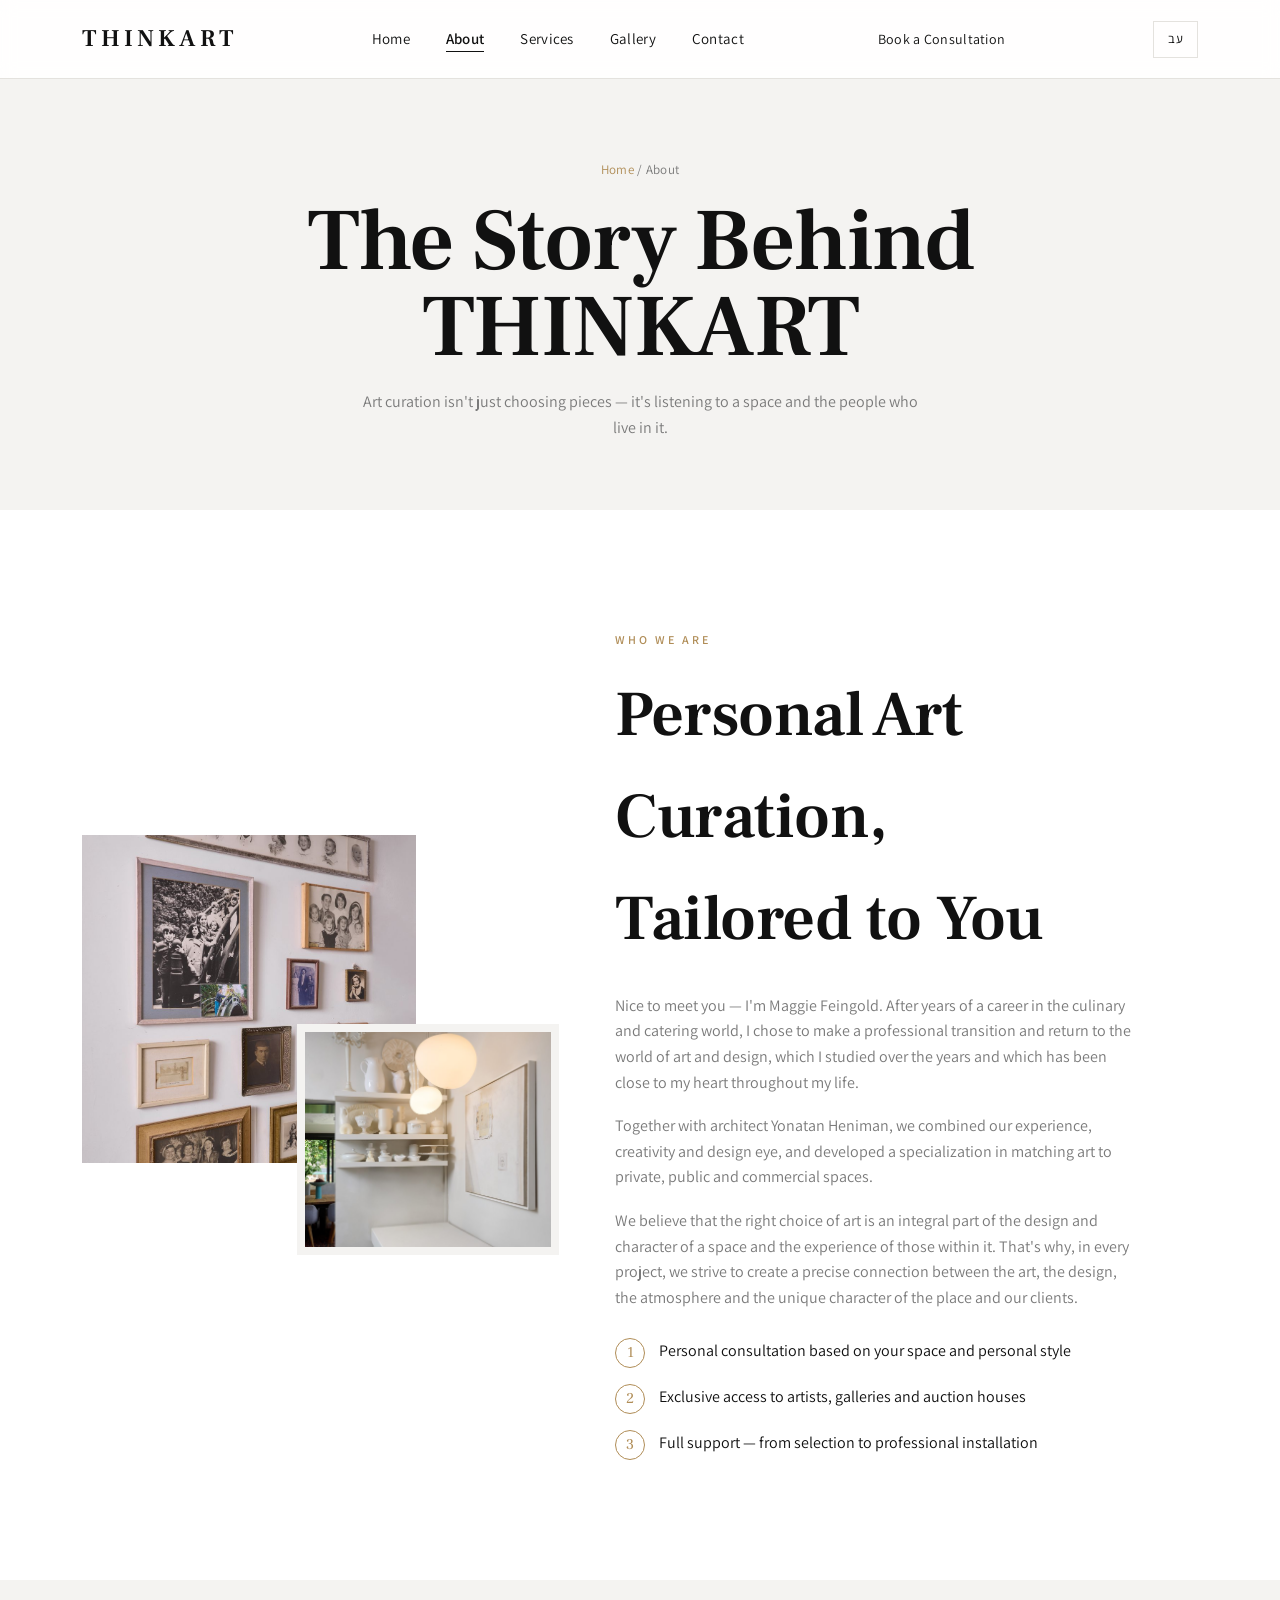
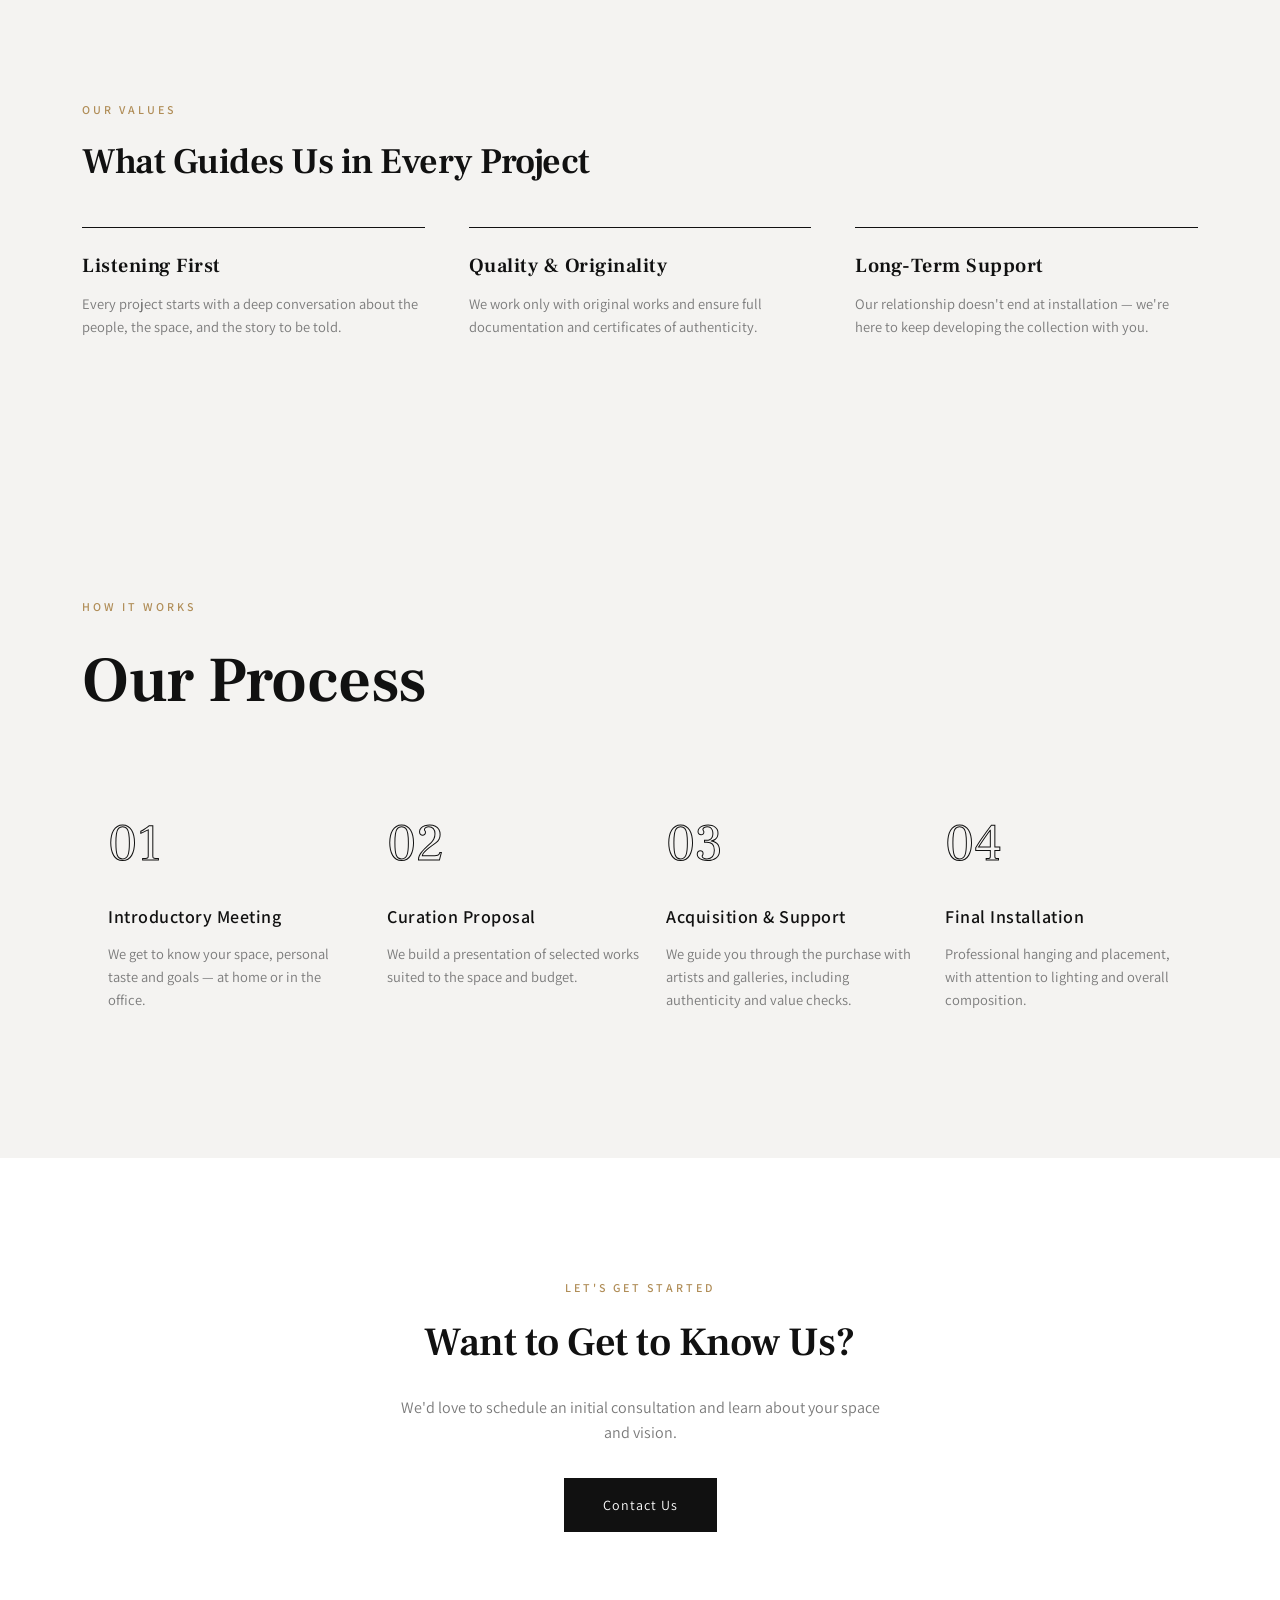
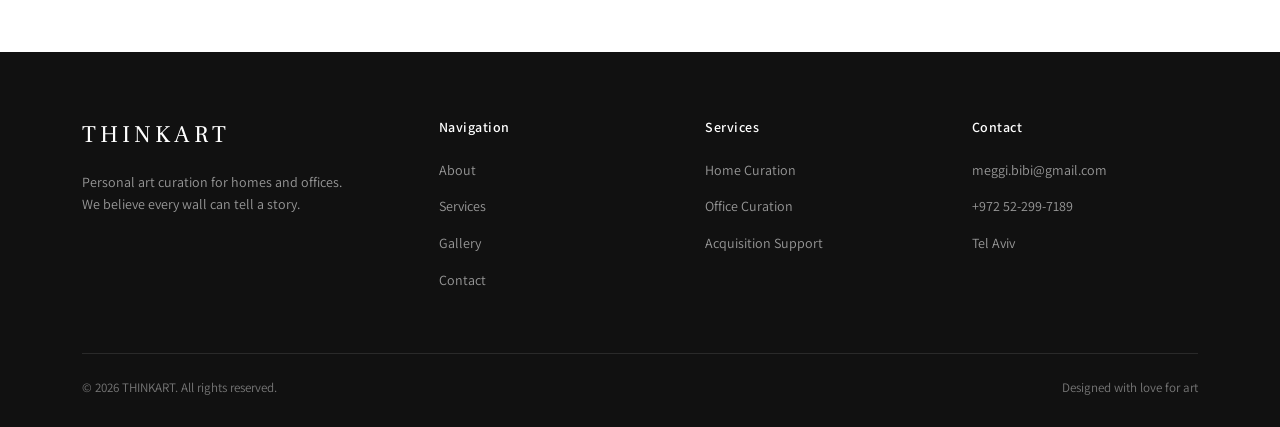
==== commit 414bd1b8: "Update phone number to +972 52-299-7189 across all pages Co-Authored-By: Claude Opus 4.6 <noreply@an" ====
--- a/about-en.html
+++ b/about-en.html
@@ -150,7 +150,7 @@
         <h4>Contact</h4>
         <ul>
           <li><a href="#">meggi.bibi@gmail.com</a></li>
-          <li><a href="#">03-1234567</a></li>
+          <li><a href="#">+972 52-299-7189</a></li>
           <li><a href="#">Tel Aviv</a></li>
         </ul>
       </div>
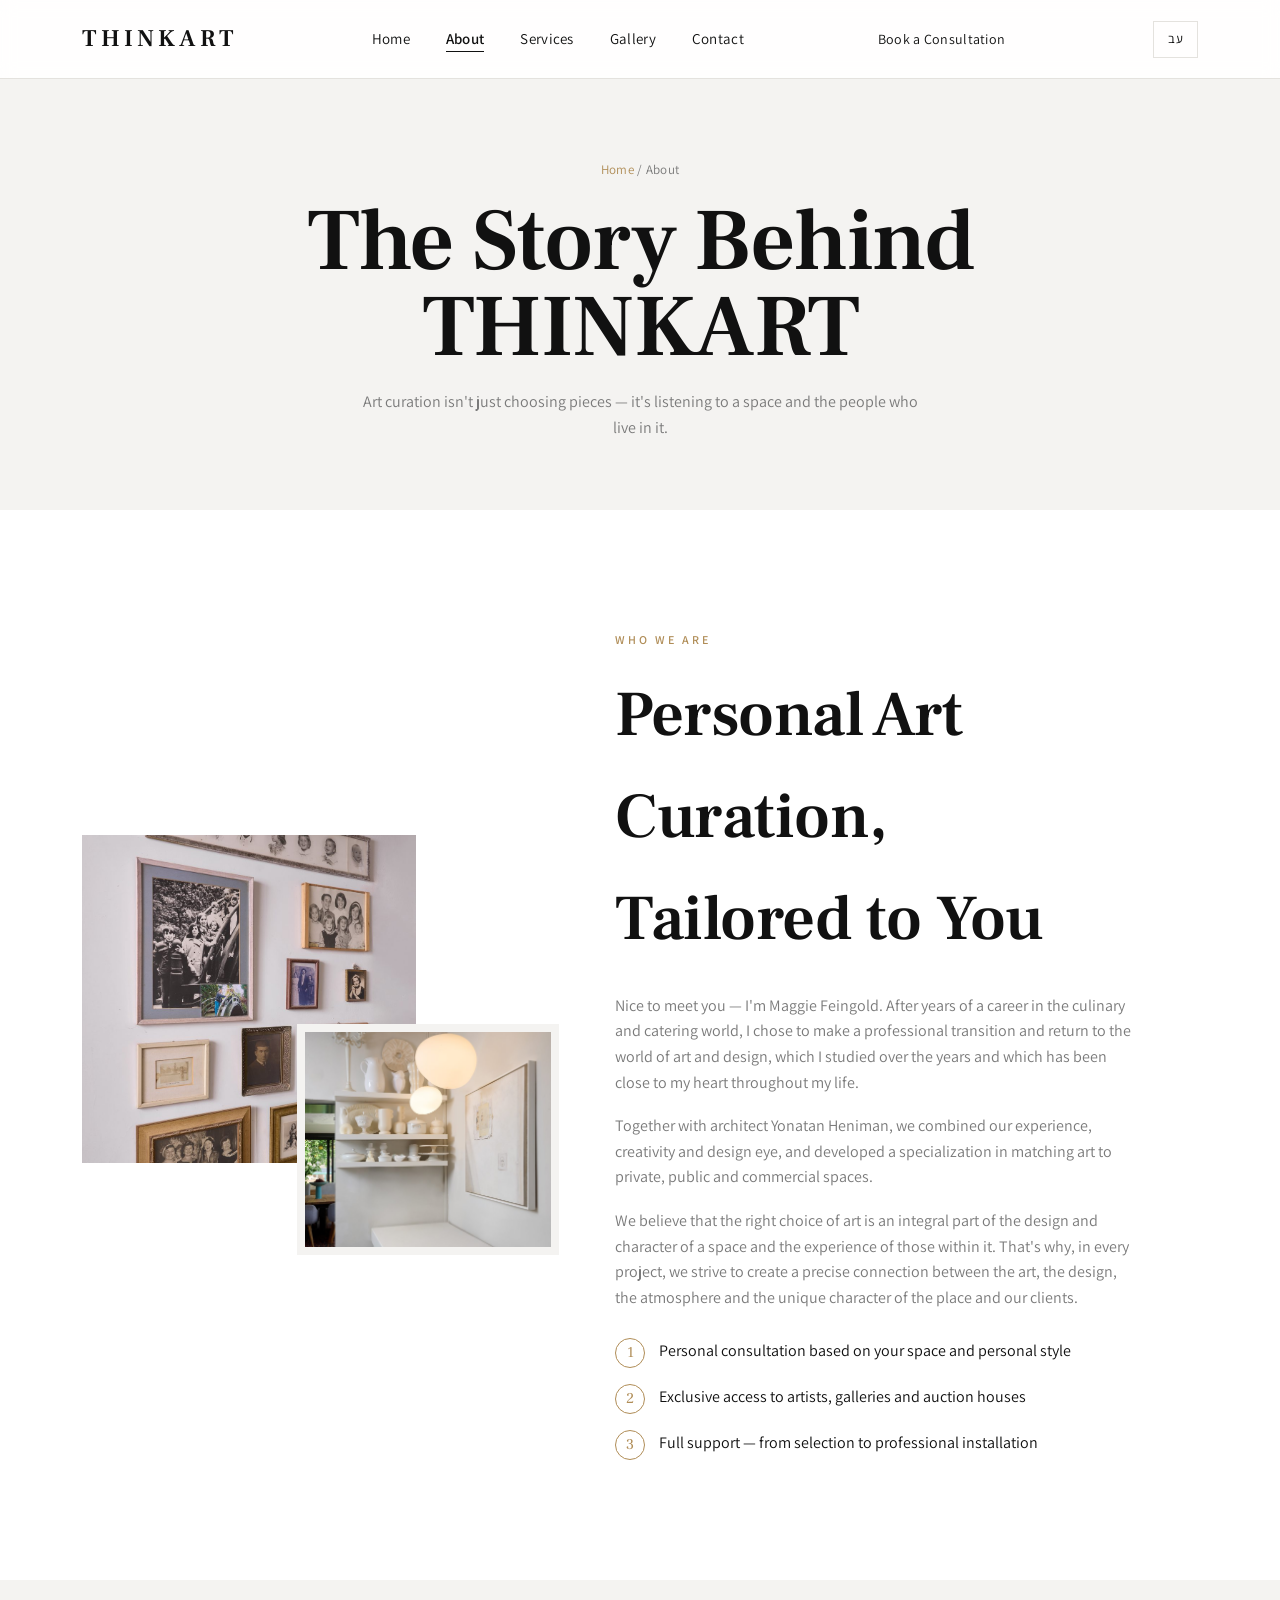
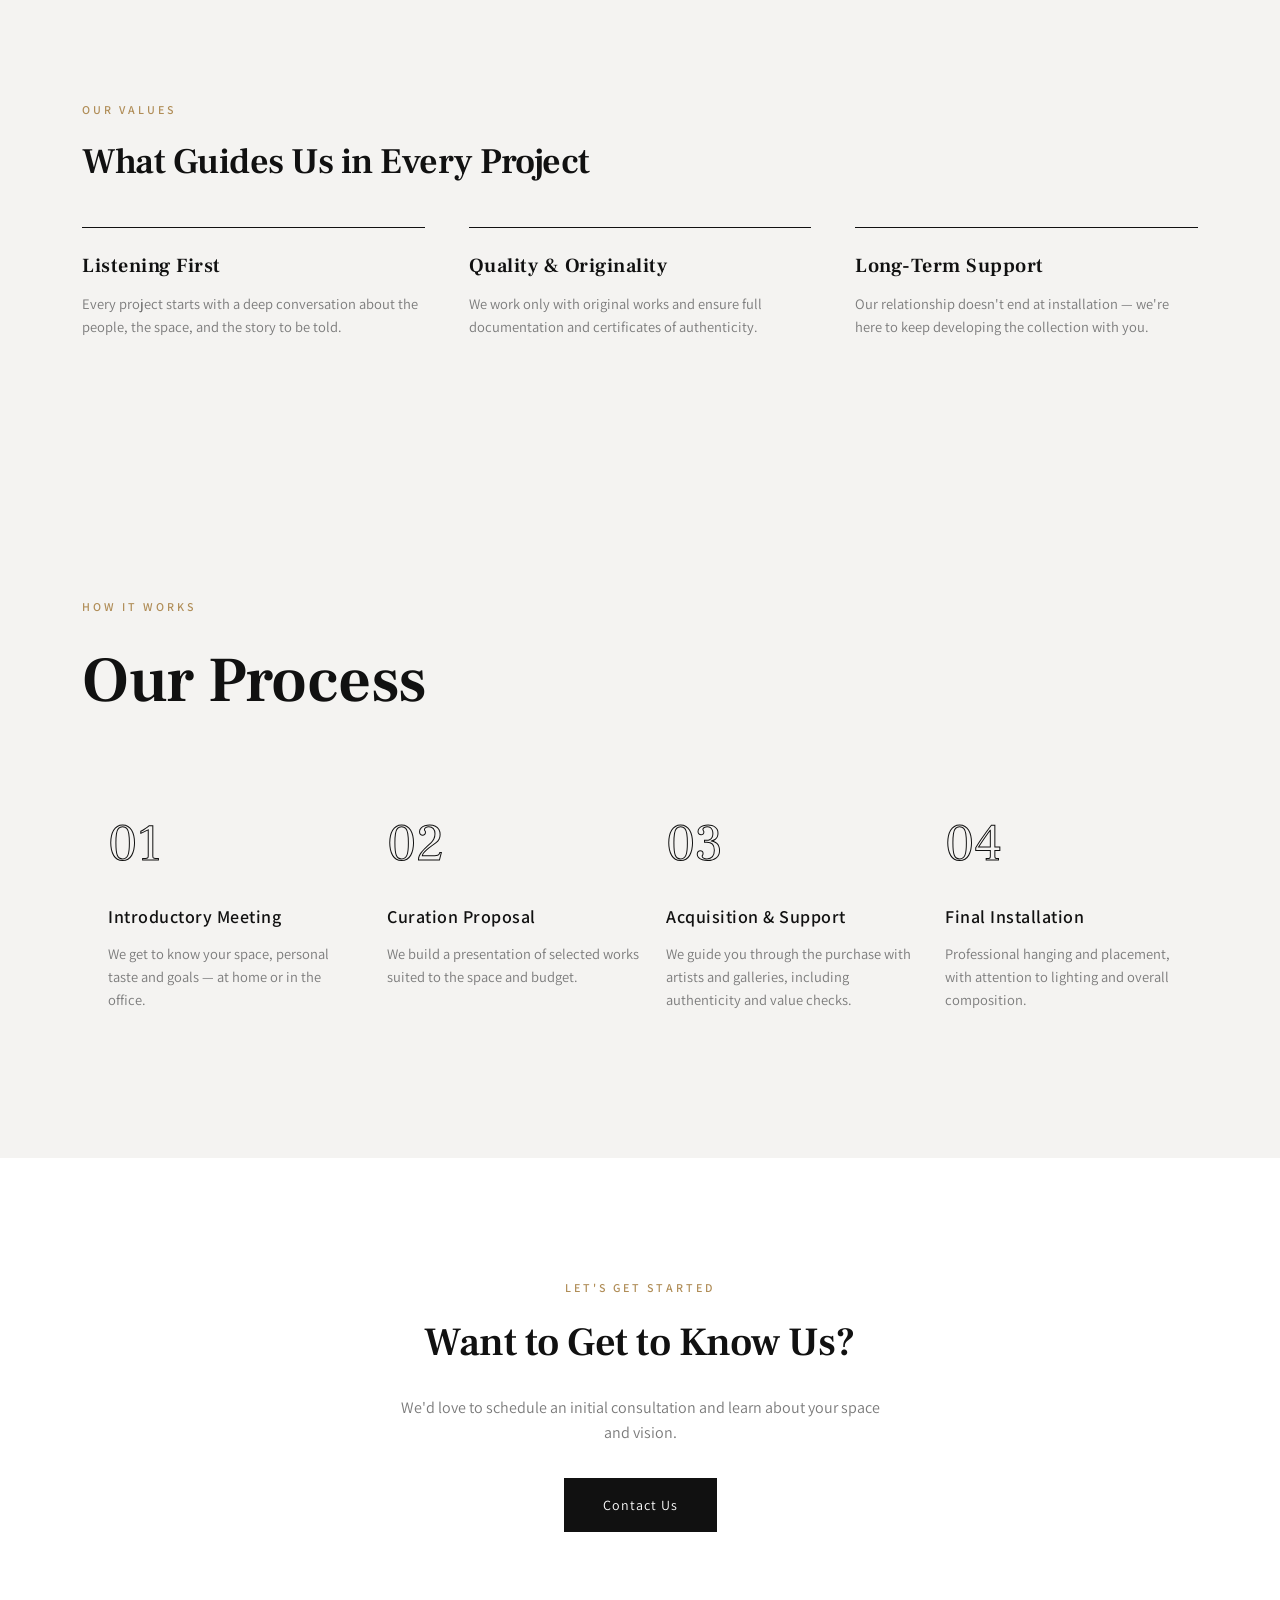
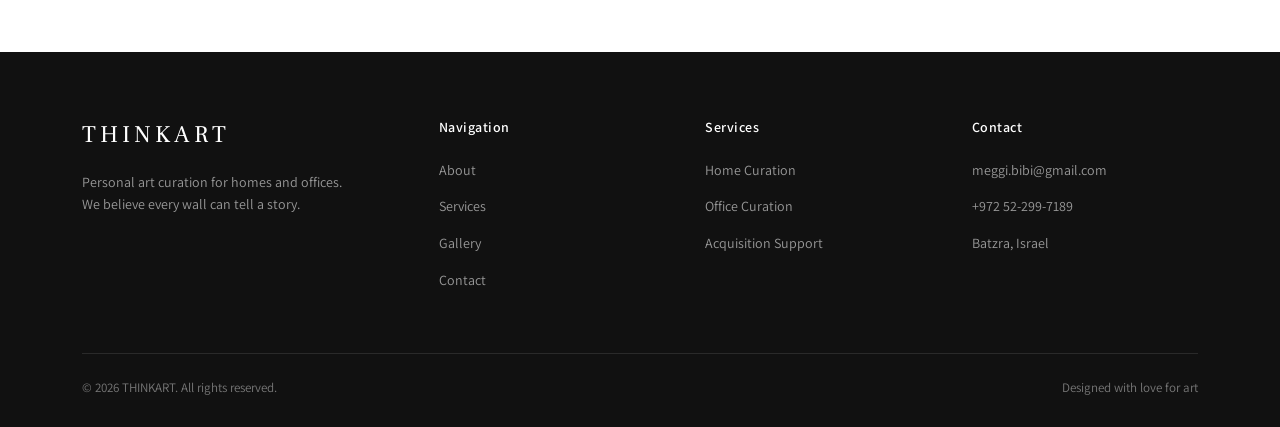
==== commit 822e4a05: "Update location to Batzra, Israel across all pages Co-Authored-By: Claude Opus 4.6 <noreply@anthropi" ====
--- a/about-en.html
+++ b/about-en.html
@@ -151,7 +151,7 @@
         <ul>
           <li><a href="#">meggi.bibi@gmail.com</a></li>
           <li><a href="#">+972 52-299-7189</a></li>
-          <li><a href="#">Tel Aviv</a></li>
+          <li><a href="#">Batzra, Israel</a></li>
         </ul>
       </div>
     </div>
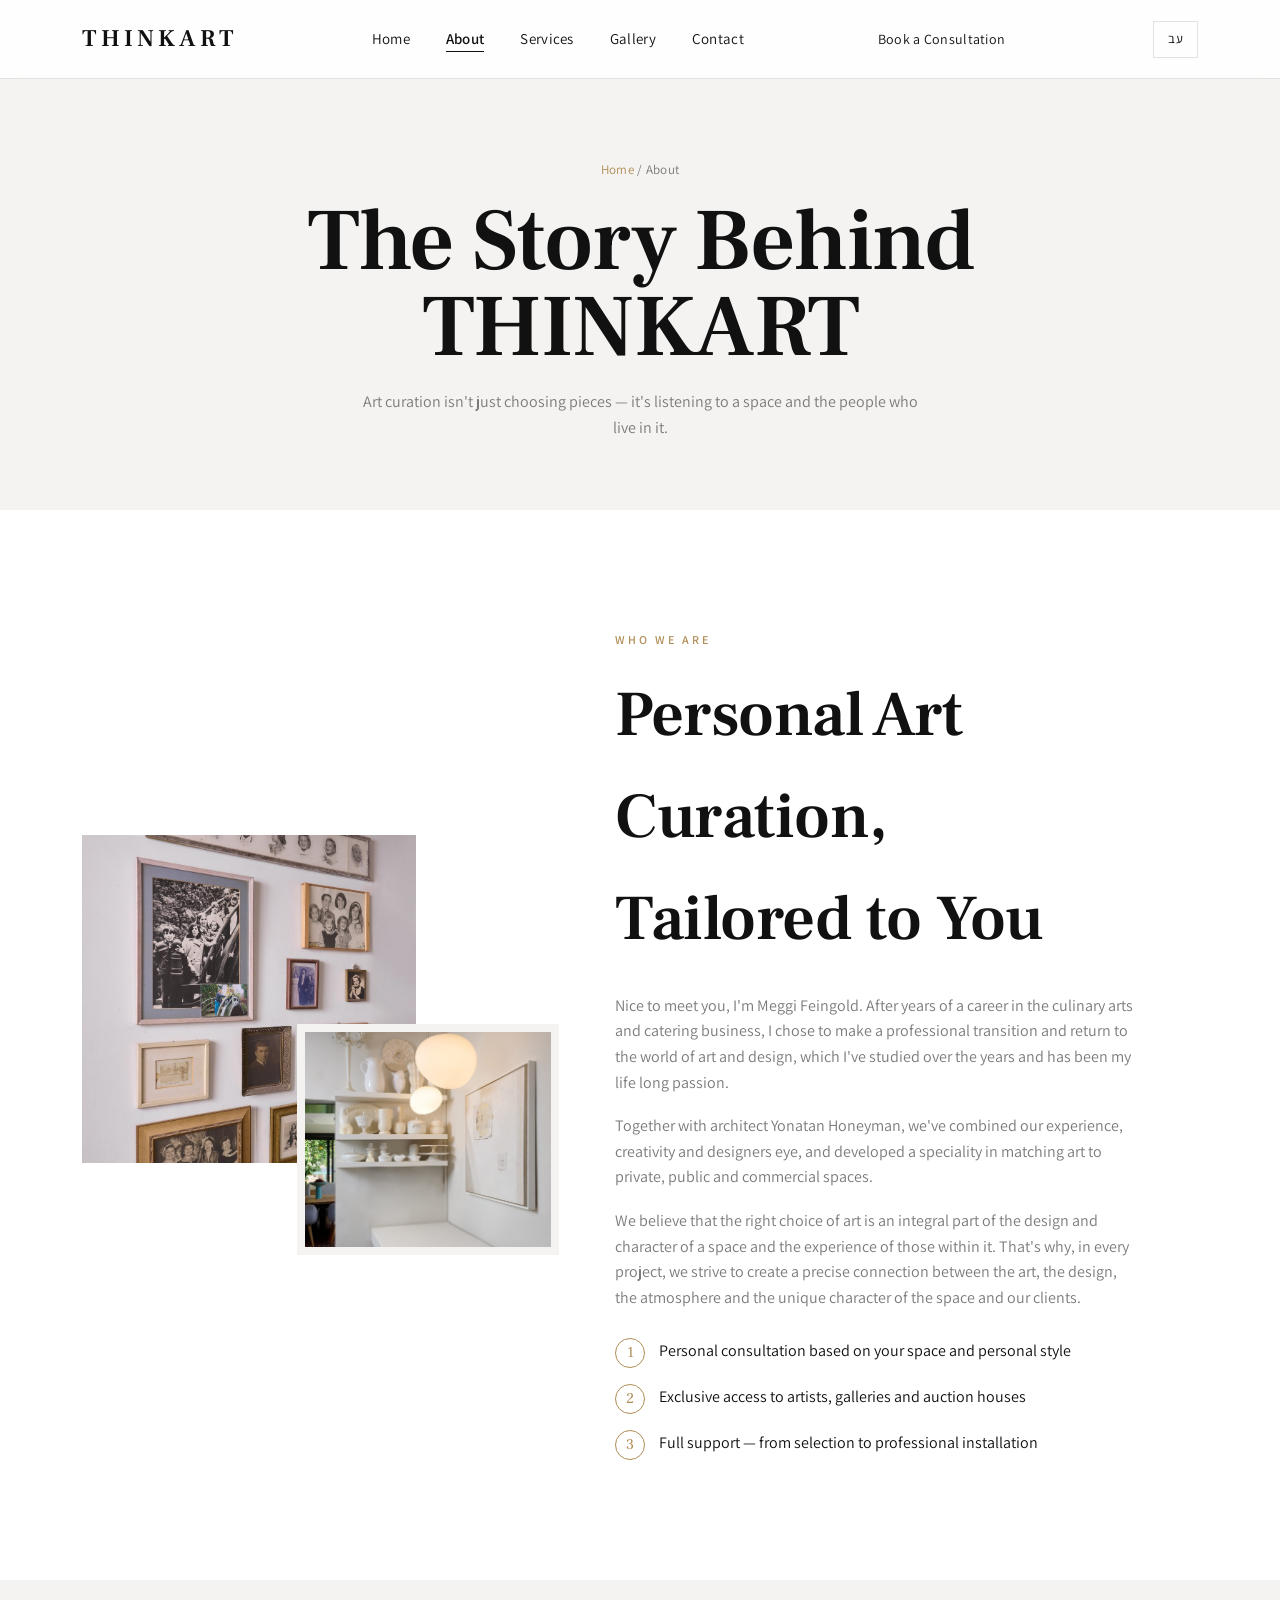
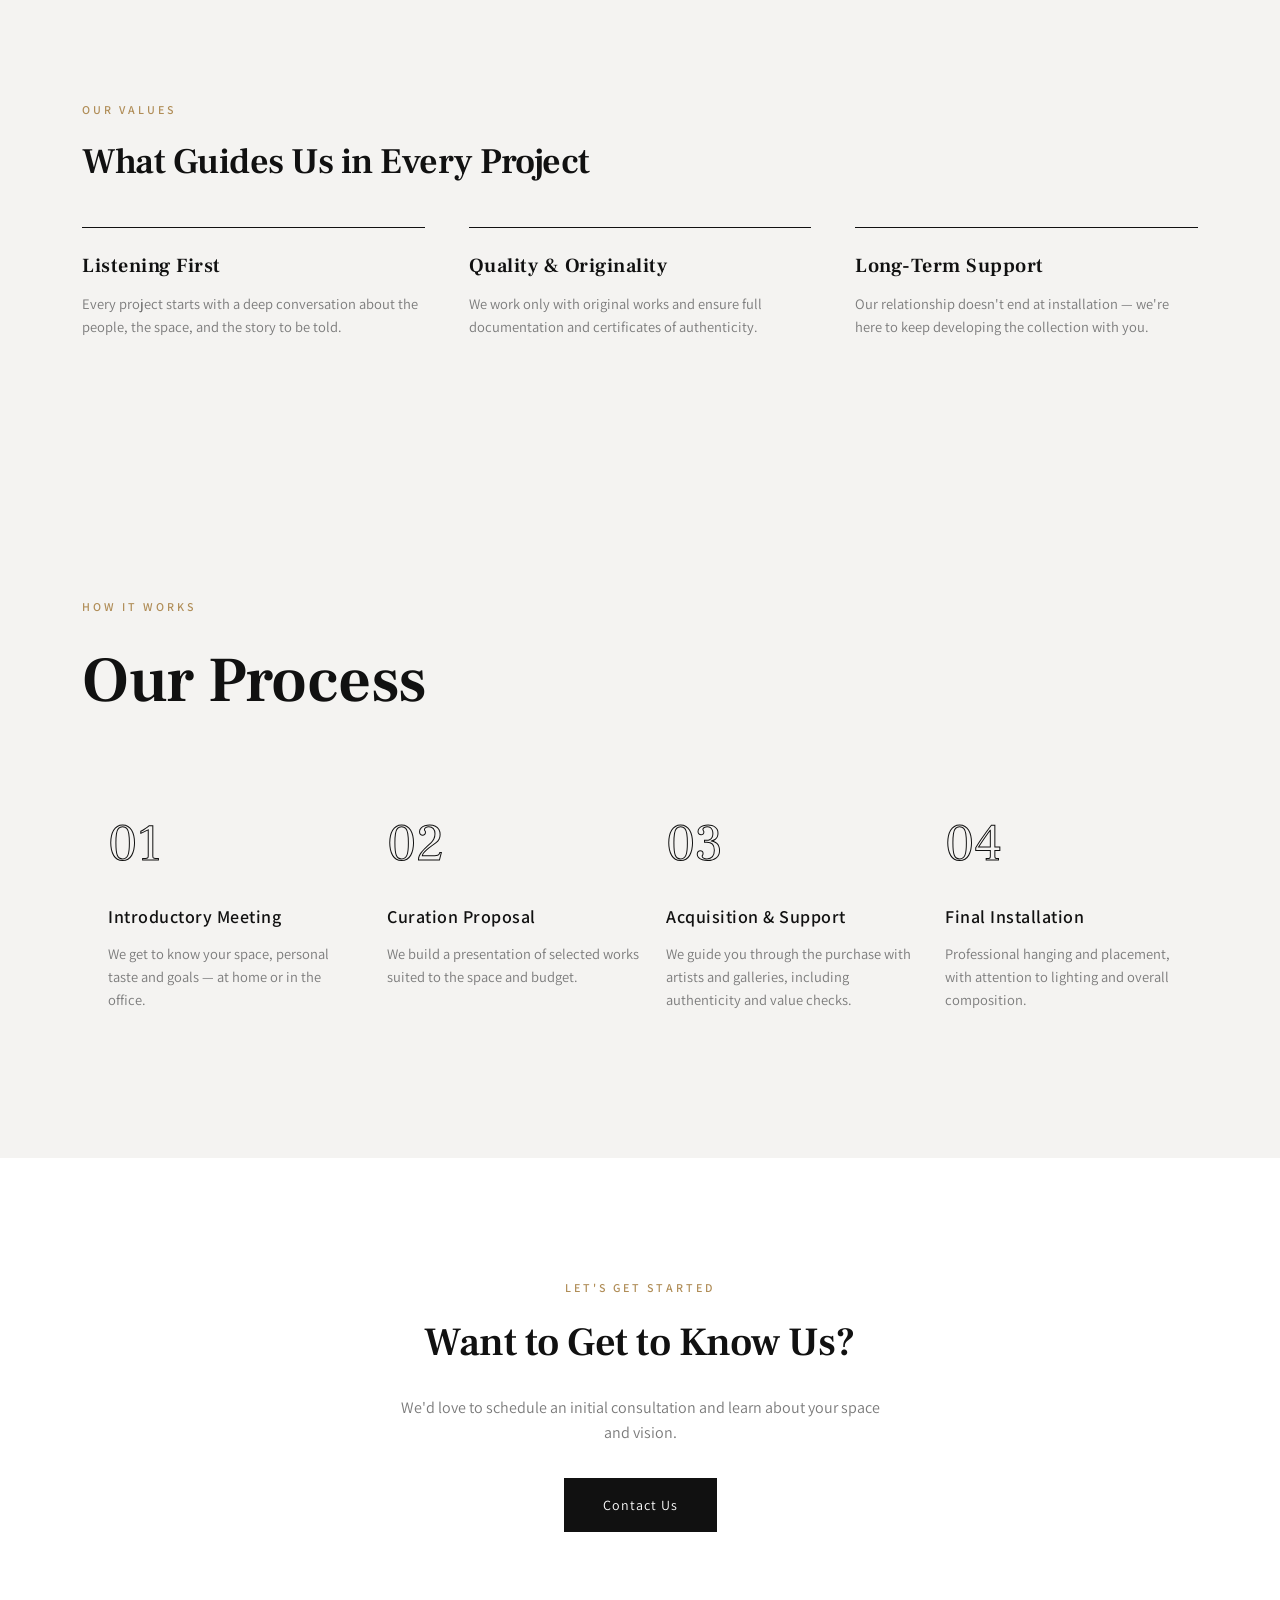
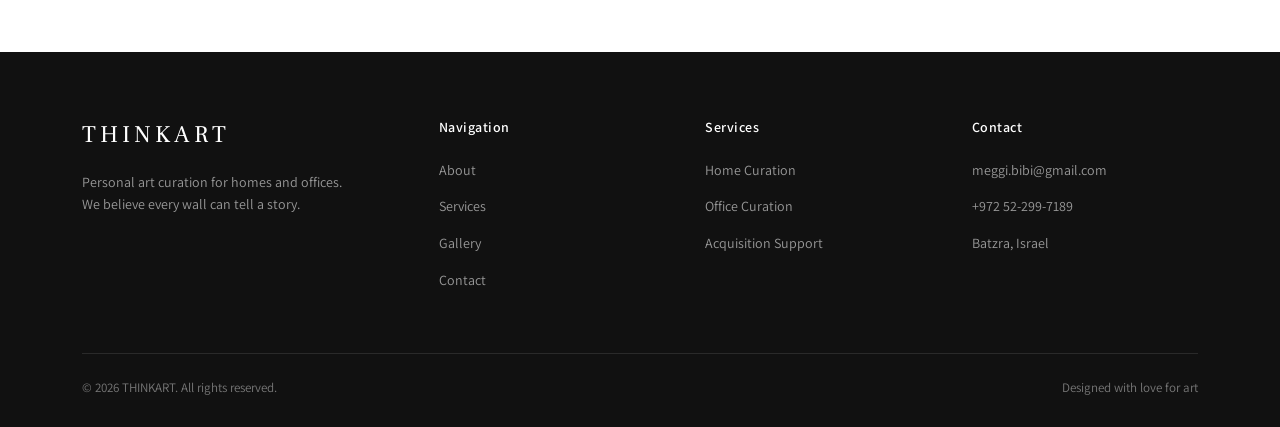
==== commit b6ac2475: "Update English About text with revised copy Co-Authored-By: Claude Opus 4.6 <noreply@anthropic.com>" ====
--- a/about-en.html
+++ b/about-en.html
@@ -45,9 +45,9 @@
     <div class="reveal">
       <span class="section-label">Who We Are</span>
       <h2>Personal Art Curation,<br>Tailored to You</h2>
-      <p>Nice to meet you — I'm Maggie Feingold. After years of a career in the culinary and catering world, I chose to make a professional transition and return to the world of art and design, which I studied over the years and which has been close to my heart throughout my life.</p>
-      <p>Together with architect Yonatan Heniman, we combined our experience, creativity and design eye, and developed a specialization in matching art to private, public and commercial spaces.</p>
-      <p>We believe that the right choice of art is an integral part of the design and character of a space and the experience of those within it. That's why, in every project, we strive to create a precise connection between the art, the design, the atmosphere and the unique character of the place and our clients.</p>
+      <p>Nice to meet you, I'm Meggi Feingold. After years of a career in the culinary arts and catering business, I chose to make a professional transition and return to the world of art and design, which I've studied over the years and has been my life long passion.</p>
+      <p>Together with architect Yonatan Honeyman, we've combined our experience, creativity and designers eye, and developed a speciality in matching art to private, public and commercial spaces.</p>
+      <p>We believe that the right choice of art is an integral part of the design and character of a space and the experience of those within it. That's why, in every project, we strive to create a precise connection between the art, the design, the atmosphere and the unique character of the space and our clients.</p>
       <div class="about-points">
         <div class="about-point"><span class="num">1</span><span>Personal consultation based on your space and personal style</span></div>
         <div class="about-point"><span class="num">2</span><span>Exclusive access to artists, galleries and auction houses</span></div>
--- a/style-en.css
+++ b/style-en.css
@@ -424,3 +424,10 @@
 .reveal{transition:opacity .7s ease, transform .7s ease;}
 .reveal.pre-hide{opacity:0;transform:translateY(24px);}
 .reveal.visible{opacity:1;transform:translateY(0);}
+
+/* Lightbox */
+.lightbox-overlay{position:fixed;inset:0;background:rgba(0,0,0,.9);z-index:9999;display:flex;align-items:center;justify-content:center;opacity:0;pointer-events:none;transition:opacity .3s ease;}
+.lightbox-overlay.active{opacity:1;pointer-events:auto;}
+.lightbox-overlay img{max-width:90vw;max-height:90vh;object-fit:contain;border-radius:4px;box-shadow:0 8px 40px rgba(0,0,0,.5);}
+.lightbox-close{position:absolute;top:20px;right:24px;font-size:36px;color:var(--white);cursor:pointer;background:none;border:none;line-height:1;z-index:10000;}
+.lightbox-close:hover{color:var(--accent);}
